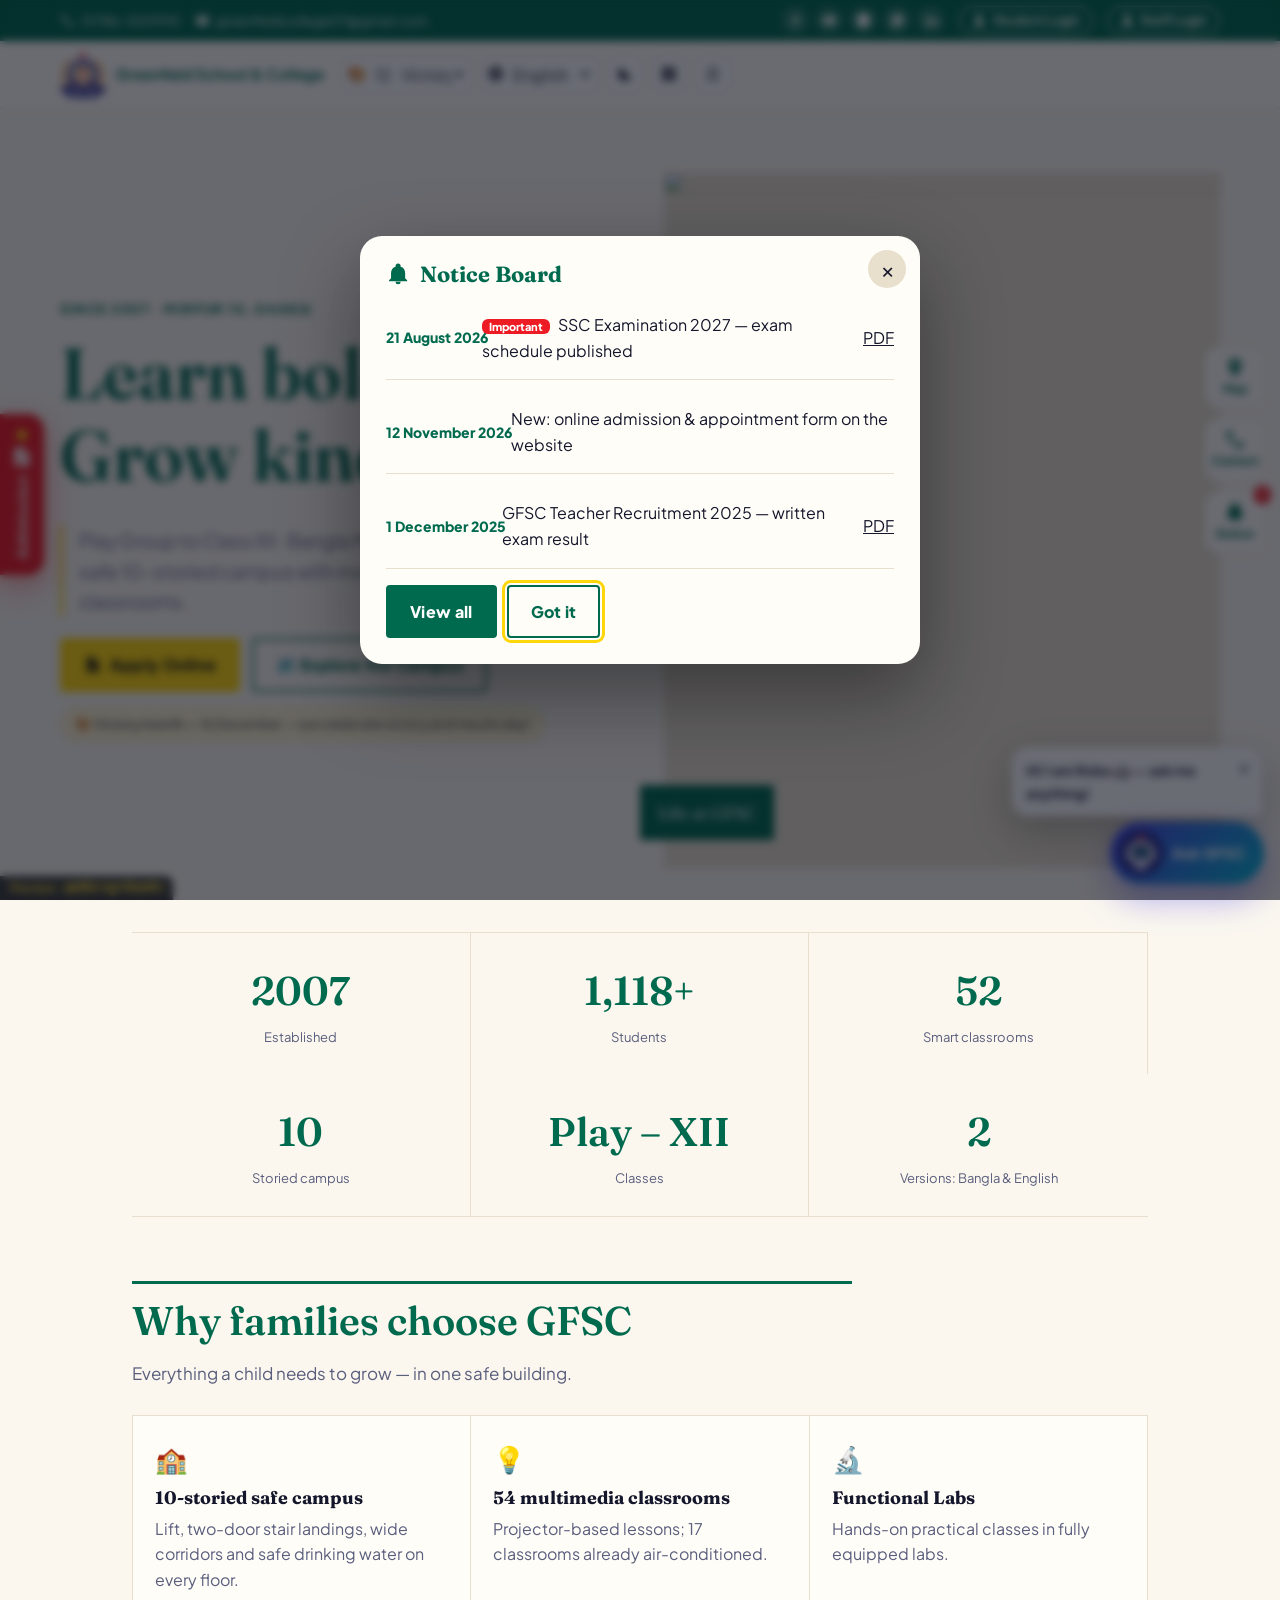
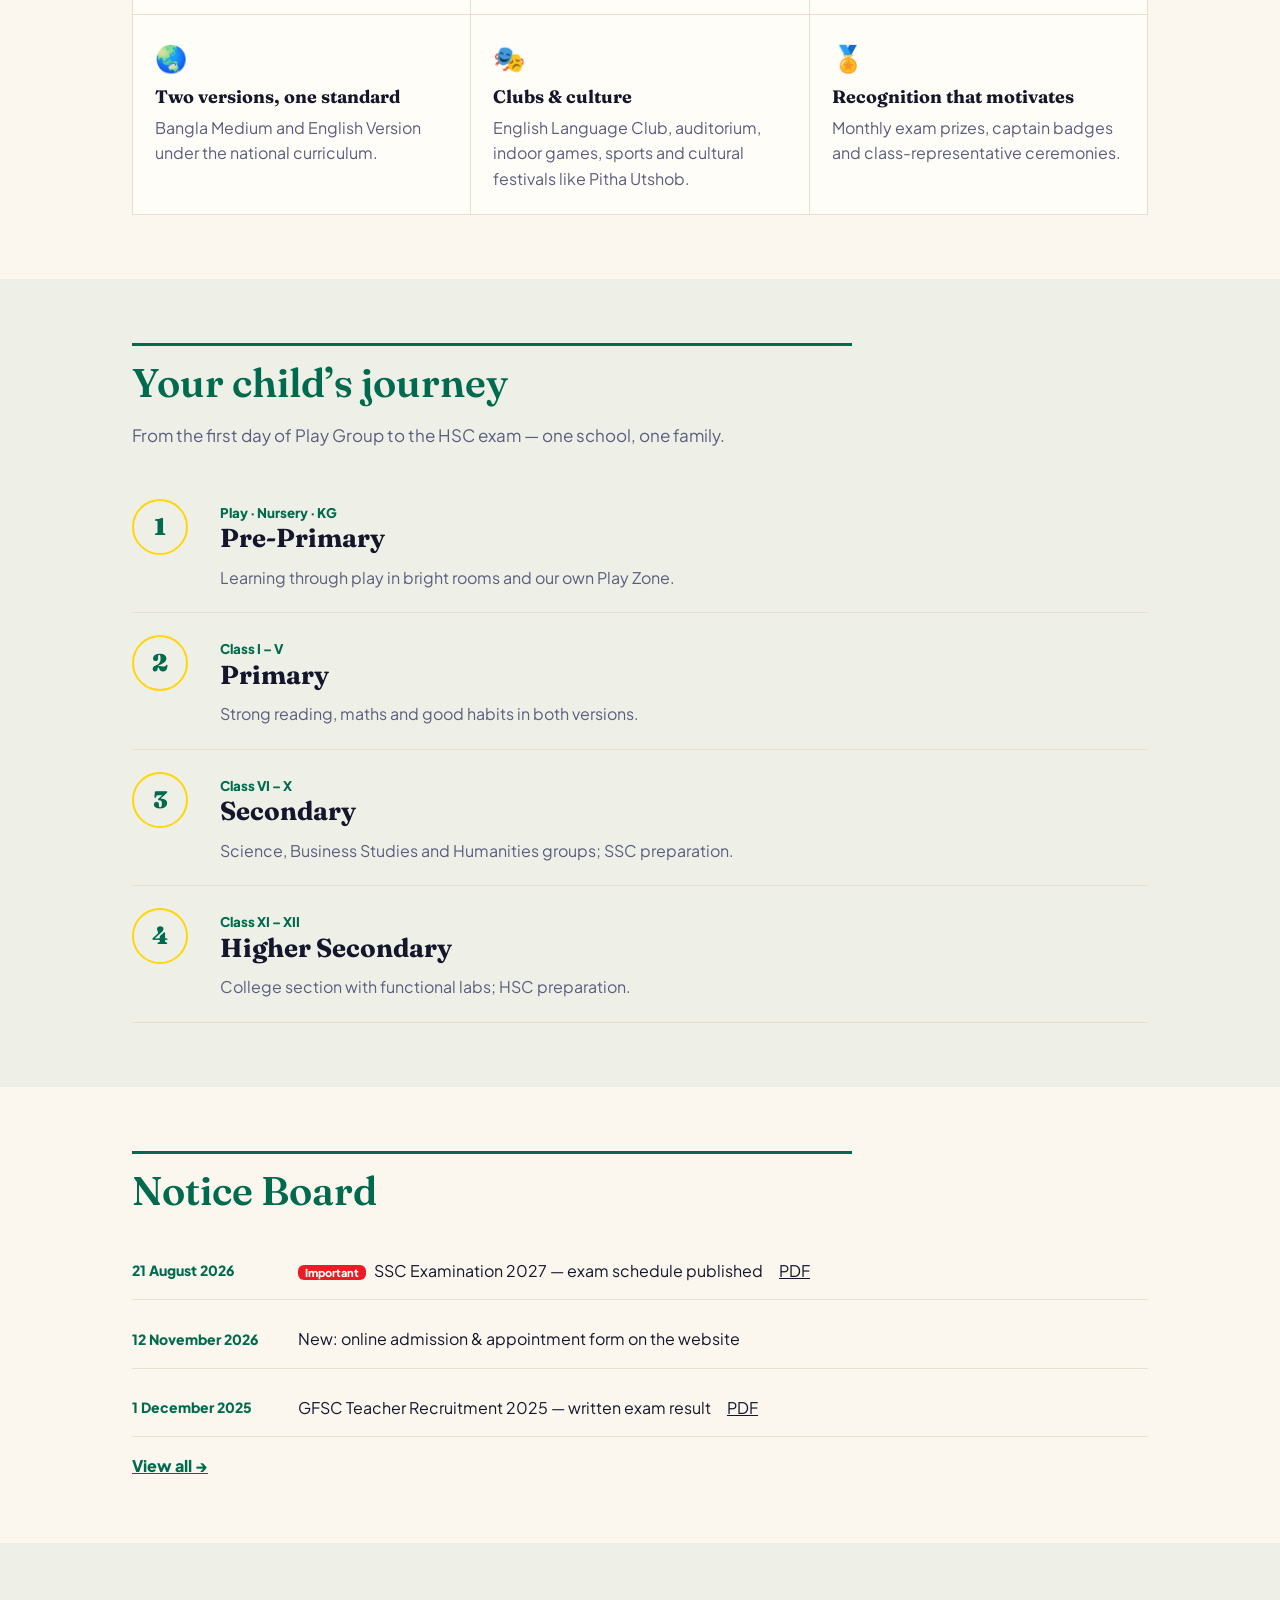
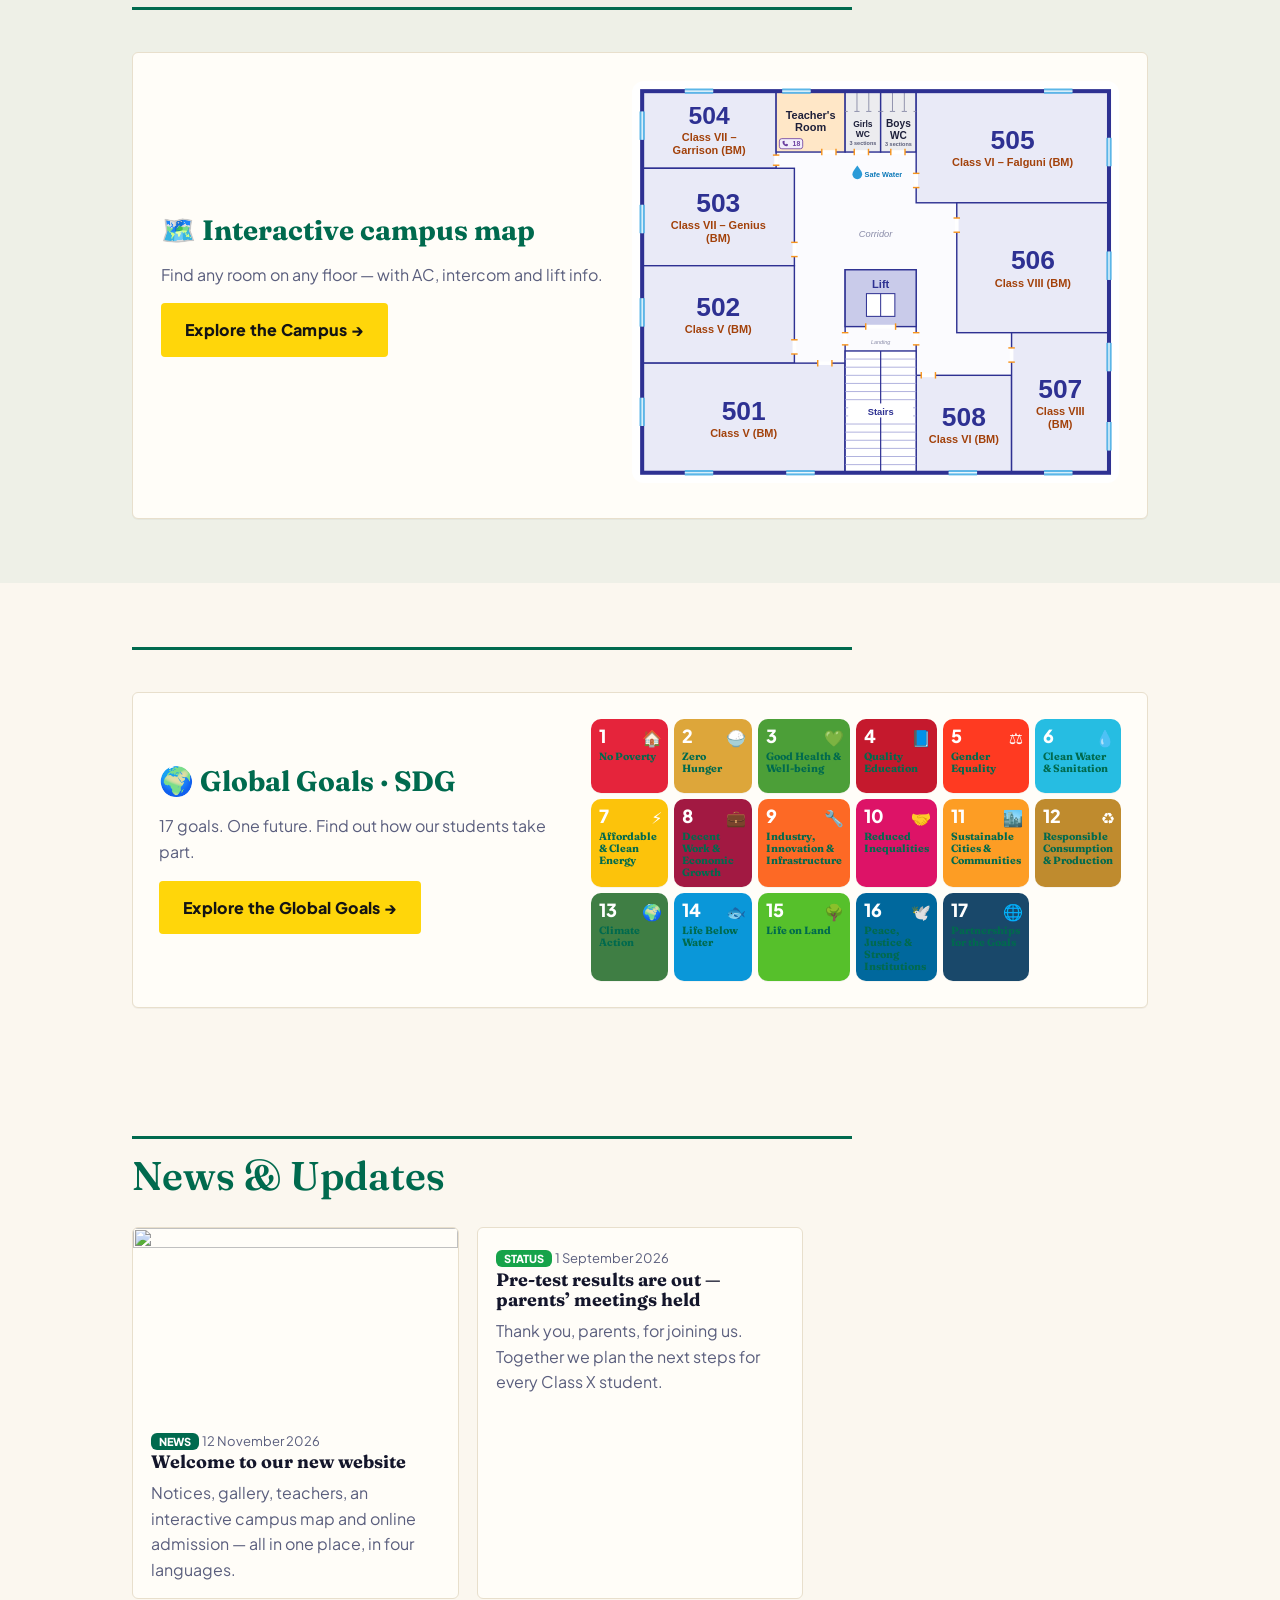
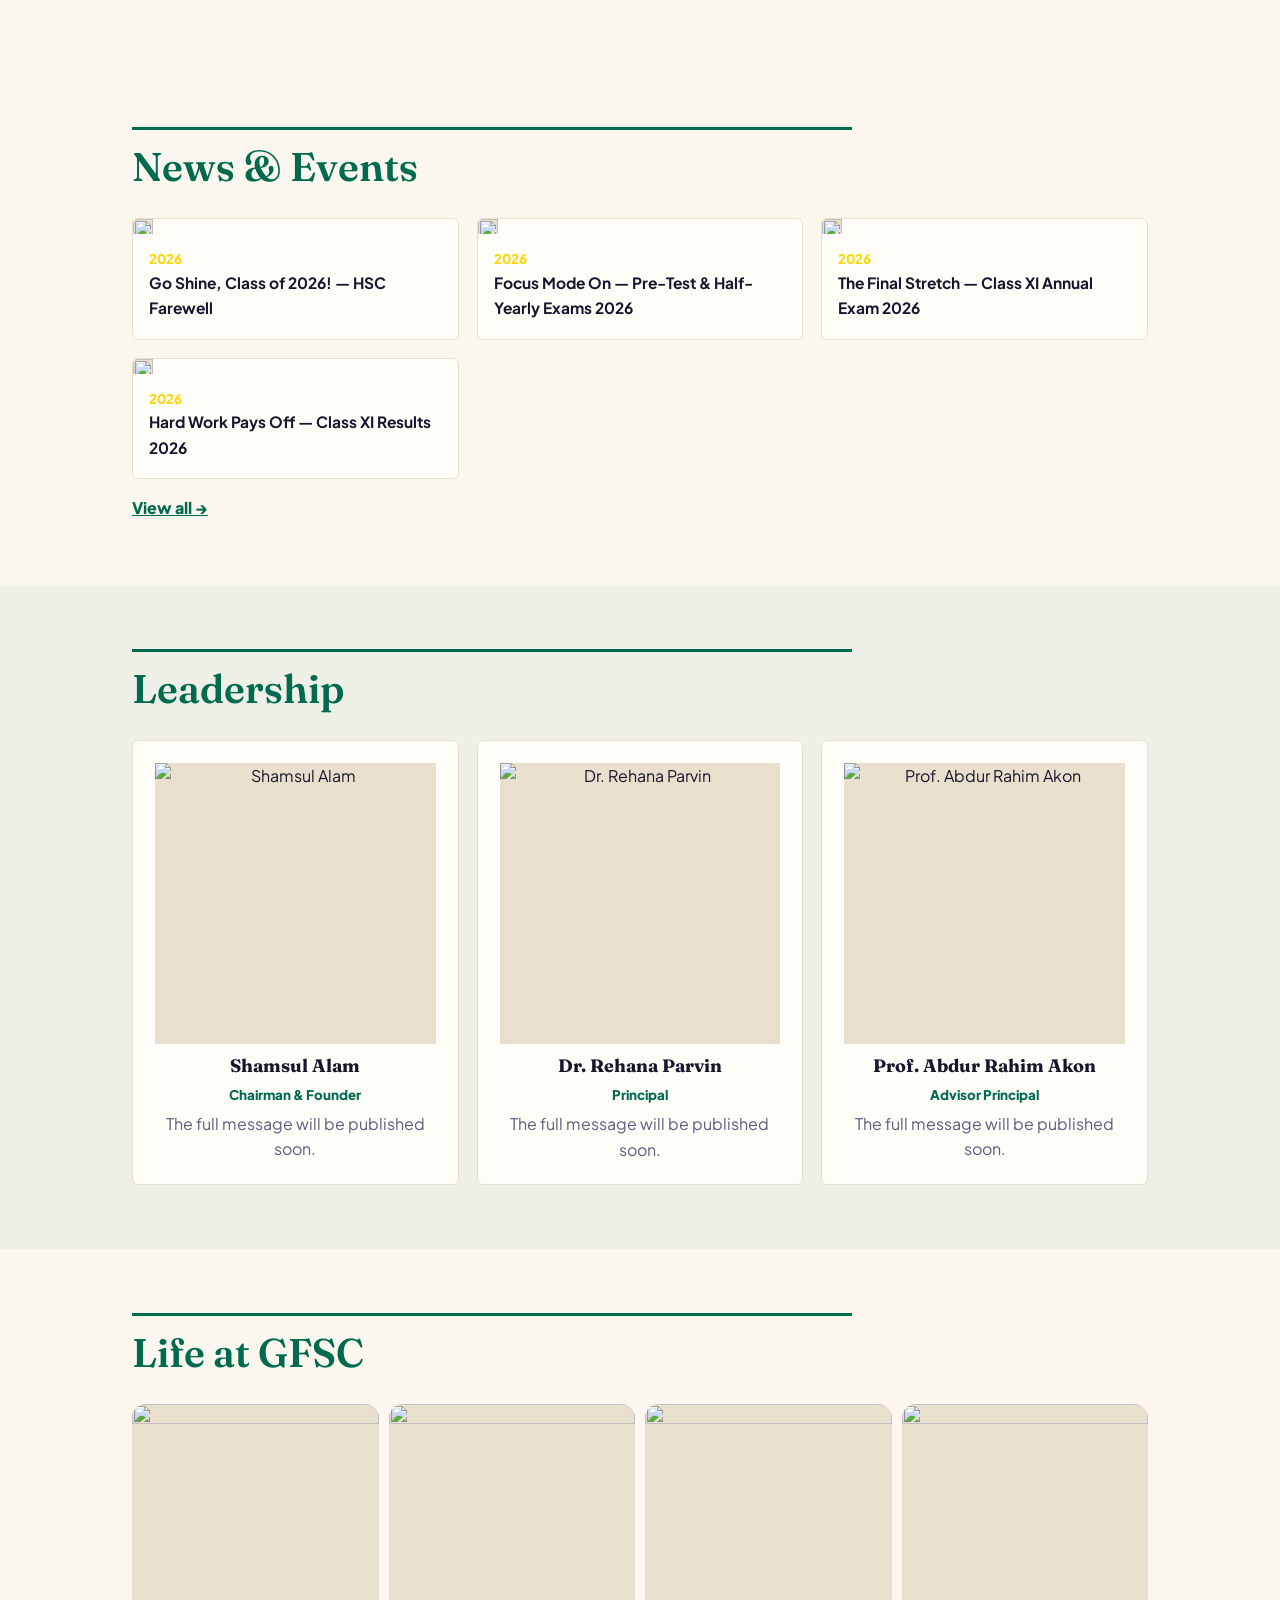
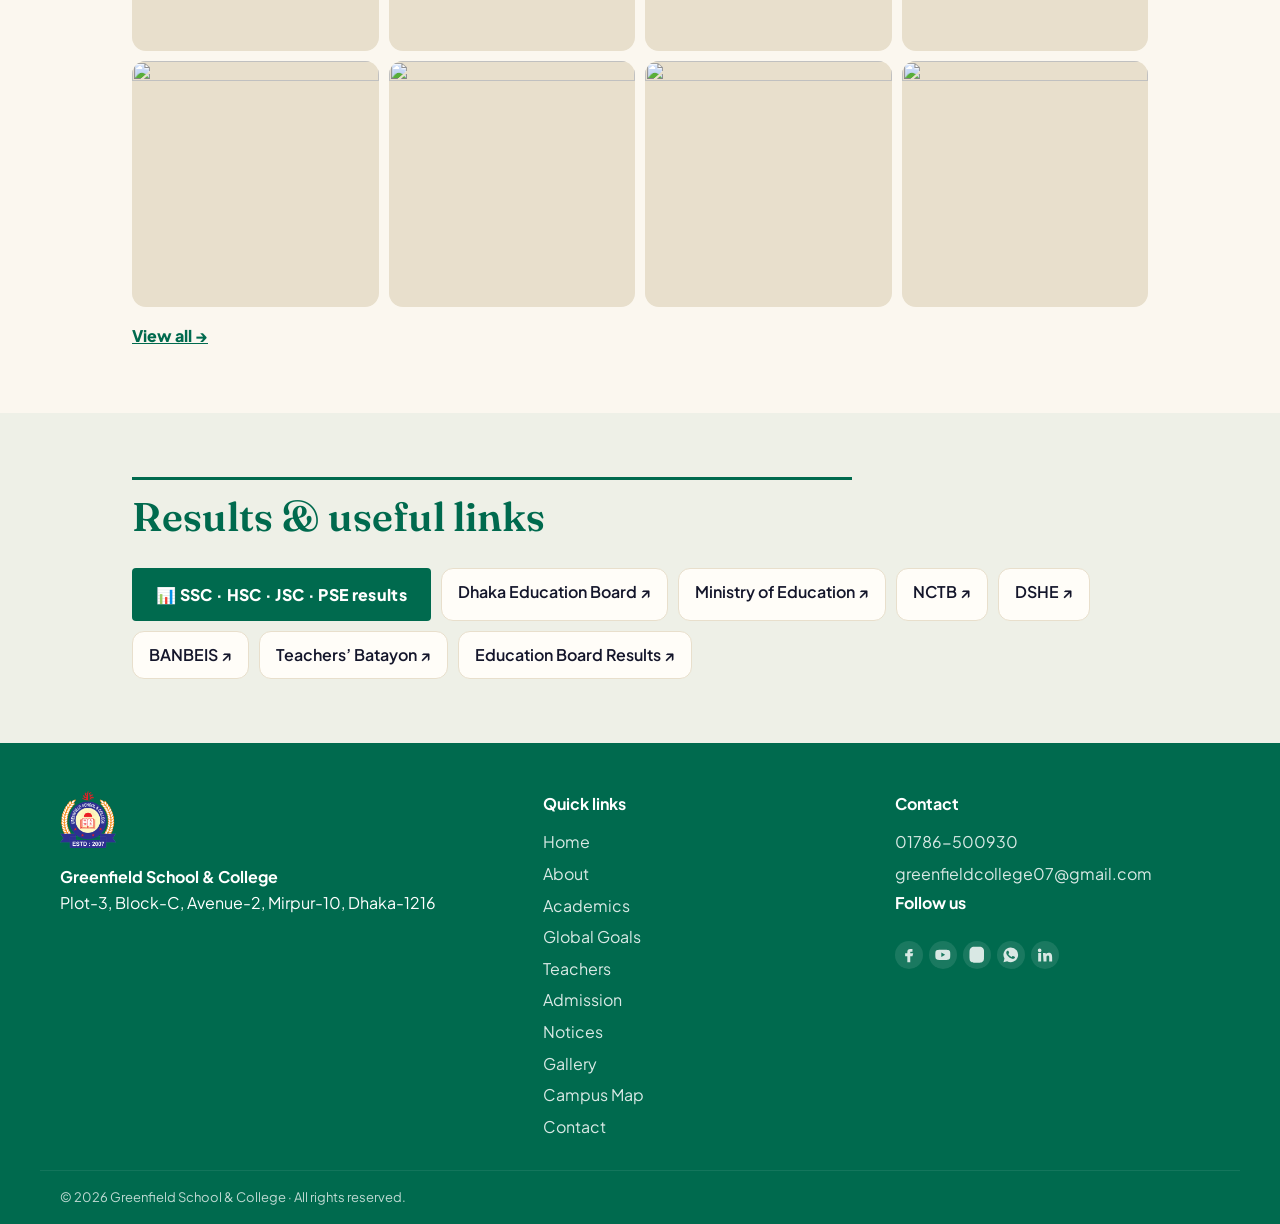
==== v2-heritage/index.html @ 102d4111 "GFSC website preview: 3 designs, 4 languages, campus map, editor Co-Authored-By: Claude Opus 5.5 <no" ====
<!doctype html>
<html lang="bn">
<head>
<meta charset="utf-8">
<meta name="viewport" content="width=device-width, initial-scale=1">
<title>GFSC — Heritage (editorial design)</title>
<meta name="description" content="Greenfield School & College (GFSC), Mirpur-10, Dhaka — Play Group to Class XII, Bangla Medium & English Version. Online admission, notices, campus map.">
<meta name="theme-color" content="#2E3192">
<link rel="icon" href="../shared/gfsc_logo.png">
<link rel="preconnect" href="https://fonts.googleapis.com"><link rel="preconnect" href="https://fonts.gstatic.com" crossorigin>
<link href="https://fonts.googleapis.com/css2?family=Hind+Siliguri:wght@400;600;700&family=Cairo:wght@400;700;900&family=Plus+Jakarta+Sans:wght@400;600;800&family=Fraunces:opsz,wght@9..144,600;9..144,800&display=swap" rel="stylesheet">
<link rel="stylesheet" href="../shared/site.css">
<link rel="stylesheet" href="style.css">
</head>
<body class="v-heritage">
<div id="topbar" class="topbar"></div>
<header id="nav" class="nav"></header>
<main></main>
<footer id="footer" class="footer"></footer>
<div id="dockWrap"></div>
<script>window.SITE={version:'heritage'};</script>
<script src="../shared/content.js"></script>
<script src="../shared/site-data.js"></script>
<script src="../shared/goals.js"></script>
<script src="../shared/floor_core.js"></script>
<script src="../shared/site.js"></script>
</body>
</html>
---- shared/site.css ----
/* GFSC website — shared base styles. Each version adds its own style.css on top. */
:root{--p:#2E3192;--s:#ED1C24;--a:#F7941D;--on-p:#fff;--on-s:#fff;--on-a:#141414;
  --bg:#f6f7fb;--surface:#ffffff;--ink:#14162b;--muted:#5a5e7d;--line:#e1e3ef;--field-bg:#ffffff;--field-ink:#14162b;--field-line:#c9cce0;
  --radius:18px;--font:"Hind Siliguri",system-ui,sans-serif;--head:var(--font);--shadow:0 10px 30px rgba(20,22,43,.08);--maxw:1200px}
[data-mode=dark]{--bg:#0c0e1c;--surface:#161a2f;--ink:#eef0ff;--muted:#a9adcf;--line:#2a2e4f;--field-bg:#0a0c18;--field-ink:#f5f6ff;--field-line:#3a3f68;--shadow:0 10px 30px rgba(0,0,0,.35)}
*{box-sizing:border-box}
html{scroll-behavior:smooth}
body{margin:0;background:var(--bg);color:var(--ink);font-family:var(--font);line-height:1.6;-webkit-font-smoothing:antialiased}
img{max-width:100%;display:block}
a{color:inherit}
button,input,select,textarea{font:inherit}
h1,h2,h3{font-family:var(--head);line-height:1.15;margin:0 0 .4em}
.wrap{max-width:var(--maxw);margin:0 auto;padding:0 20px}
.muted{color:var(--muted)}
.ic{width:1.1em;height:1.1em;vertical-align:-.18em;flex:none}
:focus-visible{outline:3px solid var(--a);outline-offset:2px}

/* top bar */
.topbar{background:var(--p);color:var(--on-p);font-size:13.5px}
.tb-in{max-width:var(--maxw);margin:0 auto;padding:6px 20px;display:flex;justify-content:space-between;align-items:center;gap:12px;flex-wrap:wrap}
.tb-l,.tb-r{display:flex;align-items:center;gap:14px;flex-wrap:wrap}
.tb-l a{display:flex;gap:6px;align-items:center;text-decoration:none;opacity:.95}
.soc{display:inline-flex;gap:6px}
.soc a{display:grid;place-items:center;width:28px;height:28px;border-radius:50%;background:rgba(255,255,255,.14)}
.topbar .soc a{color:var(--on-p)}
.soc a:hover{transform:translateY(-2px)}
.soc.big a{width:40px;height:40px;background:var(--p);color:var(--on-p)}
.tb-btn{display:flex;align-items:center;gap:6px;border:1.5px solid currentColor;background:transparent;color:inherit;border-radius:20px;padding:3px 12px;cursor:pointer;font-weight:700;font-size:13px}
.tb-btn:hover{background:var(--a);color:var(--on-a);border-color:var(--a)}

/* main nav */
.nav{position:sticky;top:0;z-index:30;background:color-mix(in srgb,var(--surface) 88%,transparent);backdrop-filter:blur(14px);border-bottom:1px solid var(--line)}
.nv-in{max-width:var(--maxw);margin:0 auto;padding:10px 20px;display:flex;align-items:center;gap:16px}
.brand{display:flex;align-items:center;gap:10px;text-decoration:none;flex:none}
.brand img{width:46px}
.brand b{display:block;font-size:15px;color:var(--p);line-height:1.2;white-space:nowrap}
[data-mode=dark] .brand b{color:var(--ink)}
.brand small{font-size:11.5px;color:var(--muted);white-space:nowrap}
.menu{display:flex;gap:2px;margin-inline-start:auto}
.menu a{padding:8px 11px;border-radius:10px;text-decoration:none;font-weight:600;font-size:14.5px;white-space:nowrap}
.menu a:hover{background:color-mix(in srgb,var(--p) 10%,transparent)}
.menu a.on{background:var(--p);color:var(--on-p)}
.nv-tools{display:flex;gap:6px;align-items:center}
.sel{display:flex;align-items:center;gap:4px;border:1.5px solid var(--line);border-radius:12px;padding:2px 6px;background:var(--field-bg);color:var(--field-ink)}
.sel select{border:0;background:transparent;color:var(--field-ink);max-width:120px;padding:4px 0;cursor:pointer}
.sel select option{background:var(--field-bg);color:var(--field-ink)}
.iconb{display:flex;align-items:center;gap:6px;height:38px;min-width:38px;justify-content:center;border:1.5px solid var(--line);border-radius:12px;background:var(--field-bg);color:var(--field-ink);cursor:pointer;padding:0 8px}
.iconb kbd{font-size:10.5px;font-family:inherit;color:var(--muted)}
.burger{display:none}

/* buttons — text colour is always computed for contrast (--on-*) */
.btn{display:inline-flex;align-items:center;gap:8px;padding:12px 22px;border-radius:999px;font-weight:800;text-decoration:none;border:2px solid transparent;cursor:pointer;transition:transform .15s,box-shadow .15s}
.btn:hover{transform:translateY(-2px);box-shadow:var(--shadow)}
.btn-p{background:var(--p);color:var(--on-p)}
.btn-a{background:var(--a);color:var(--on-a)}
.btn-ghost{background:transparent;border-color:currentColor;color:inherit}
.btn.wide{width:100%;justify-content:center}
.cta-row{display:flex;gap:12px;flex-wrap:wrap;margin:22px 0 14px}
.month-chip{display:inline-block;font-size:13.5px;padding:6px 14px;border-radius:999px;background:rgba(255,255,255,.16);border:1px solid rgba(255,255,255,.3)}
.month-chip span{opacity:.85}

/* hero base */
.hero{position:relative;overflow:hidden;background:linear-gradient(135deg,var(--p),color-mix(in srgb,var(--p) 72%,var(--s)));color:var(--on-p)}
.hero canvas.fx{position:absolute;inset:0;width:100%;height:100%;pointer-events:none}
.hero-in{position:relative;max-width:var(--maxw);margin:0 auto;padding:70px 20px}
.kicker{text-transform:uppercase;letter-spacing:.12em;font-size:13px;font-weight:800;opacity:.9;margin:0 0 12px}
.hero h1{font-size:clamp(36px,6vw,72px)}
.lead{font-size:clamp(16px,1.6vw,19px);max-width:640px;opacity:.95}

/* sections */
.sec{padding:64px 0}
.sec.alt{background:color-mix(in srgb,var(--p) 5%,var(--bg))}
.sh{margin-bottom:28px;max-width:720px}
.sh h2{font-size:clamp(26px,3.4vw,40px);color:var(--p)}
[data-mode=dark] .sh h2{color:var(--ink)}
.sh p{color:var(--muted);margin:0;font-size:17px}
.stats{display:grid;grid-template-columns:repeat(6,1fr);gap:12px;margin:-36px 0 0;position:relative;z-index:2}
.stat{background:var(--surface);border:1px solid var(--line);border-radius:var(--radius);padding:18px 12px;text-align:center;box-shadow:var(--shadow)}
.stat b{display:block;font-size:28px;color:var(--p);font-family:var(--head)}
[data-mode=dark] .stat b{color:var(--a)}
.stat span{font-size:13px;color:var(--muted)}
.cards{display:grid;grid-template-columns:repeat(auto-fill,minmax(260px,1fr));gap:18px}
.card{background:var(--surface);border:1px solid var(--line);border-radius:var(--radius);padding:22px;box-shadow:var(--shadow)}
.card h3{font-size:18px}
.card p{margin:0;color:var(--muted)}
.emo{font-size:32px;margin-bottom:8px}
.events .ev{padding:0;overflow:hidden}
.events .ev img{aspect-ratio:4/3;object-fit:cover;width:100%;background:var(--line)}
.events .ev h3{padding:14px 16px 18px;font-size:15.5px;margin:0}
.leaders .ld{text-align:center}
.leaders .ld img{width:120px;height:120px;border-radius:50%;object-fit:cover;margin:0 auto 12px;border:4px solid var(--a);background:var(--line)}
.leaders .ld small{display:block;color:var(--p);font-weight:800;margin-bottom:6px}
[data-mode=dark] .leaders .ld small{color:var(--a)}
.journey{list-style:none;padding:0;margin:0;display:grid;grid-template-columns:repeat(4,1fr);gap:16px;counter-reset:j}
.journey li{background:var(--surface);border:1px solid var(--line);border-radius:var(--radius);padding:22px;position:relative}
.jn{display:grid;place-items:center;width:44px;height:44px;border-radius:50%;background:var(--a);color:var(--on-a);font-weight:900;margin-bottom:10px}
.journey small{color:var(--p);font-weight:800}
[data-mode=dark] .journey small{color:var(--a)}
.journey p{margin:0;color:var(--muted)}
.notices{list-style:none;padding:0;margin:0;display:grid;gap:10px}
.notices li{display:flex;gap:16px;align-items:center;background:var(--surface);border:1px solid var(--line);border-inline-start:5px solid var(--a);border-radius:14px;padding:14px 18px}
.notices time{font-weight:800;color:var(--p);white-space:nowrap;font-size:14px;min-width:150px}
[data-mode=dark] .notices time{color:var(--a)}
.pinned{font-style:normal;font-size:11px;font-weight:900;background:#ED1C24;color:#fff;border-radius:6px;padding:1px 7px;margin-inline-end:8px}
.more{display:inline-block;margin-top:16px;font-weight:800;color:var(--p)}
[data-mode=dark] .more{color:var(--a)}
.gallery{display:grid;grid-template-columns:repeat(auto-fill,minmax(220px,1fr));gap:10px}
.gallery img{width:100%;aspect-ratio:1;object-fit:cover;border-radius:14px;background:var(--line);transition:transform .3s}
.gallery a:hover img{transform:scale(1.03)}
.links{display:flex;flex-wrap:wrap;gap:10px}
.links a:not(.btn){padding:10px 16px;border-radius:12px;background:var(--surface);border:1px solid var(--line);text-decoration:none;font-weight:600}
.chips-grid{display:grid;grid-template-columns:repeat(auto-fill,minmax(240px,1fr));gap:12px}
.fac{display:flex;gap:12px;align-items:center;background:var(--surface);border:1px solid var(--line);border-radius:14px;padding:14px 16px;font-weight:700}
.fac span{font-size:26px}
.prose{max-width:800px;font-size:17.5px}
.campus-teaser{display:grid;grid-template-columns:1fr 1.1fr;gap:28px;align-items:center;text-decoration:none;background:var(--surface);border:1px solid var(--line);border-radius:var(--radius);padding:28px;box-shadow:var(--shadow)}
.campus-teaser h3{font-size:28px;color:var(--p)}
[data-mode=dark] .campus-teaser h3{color:var(--ink)}
.campus-teaser p{color:var(--muted)}
.campus-teaser .mini svg{width:100%;height:auto;background:#fff;border-radius:12px}
.explorer{width:100%;height:82vh;min-height:640px;border:1px solid var(--line);border-radius:var(--radius);background:var(--surface)}
.contact-grid{display:grid;grid-template-columns:1fr 1.3fr;gap:18px}
.contact-grid p{display:flex;gap:10px;align-items:flex-start;flex-wrap:wrap}
.contact-grid .map{padding:0;overflow:hidden;display:flex;flex-direction:column}
.contact-grid iframe{width:100%;flex:1;min-height:320px;border:0}
.contact-grid .map .btn{margin:14px;align-self:flex-start}
.adm-grid{display:grid;grid-template-columns:1fr 1.4fr;gap:28px;align-items:start}
.steps{padding-inline-start:20px;display:grid;gap:12px;font-size:17px}
.steps li::marker{color:var(--a);font-weight:900}

/* forms — fields always have their own background + text colour, so text can never become invisible */
.form{display:grid;gap:14px}
.row2{display:grid;grid-template-columns:1fr 1fr;gap:12px}
.row3{display:grid;grid-template-columns:1fr 1fr 1fr;gap:12px}
.field{display:grid;gap:6px}
.field>span{font-weight:800;font-size:14px;color:var(--ink)}
.field i,.req i{color:#ED1C24;font-style:normal}
.field input,.field select,.field textarea{width:100%;padding:12px 14px;border-radius:12px;border:2px solid var(--field-line);background:var(--field-bg);color:var(--field-ink);transition:border-color .15s,box-shadow .15s}
.field input::placeholder,.field textarea::placeholder{color:var(--muted)}
.field input:focus,.field select:focus,.field textarea:focus{outline:none;border-color:var(--a);box-shadow:0 0 0 4px color-mix(in srgb,var(--a) 30%,transparent);background:color-mix(in srgb,var(--a) 6%,var(--field-bg))}
.field.err input{border-color:#ED1C24;box-shadow:0 0 0 4px rgba(237,28,36,.18)}
.req{margin:0;font-size:13px;color:var(--muted)}
.seg{border:0;padding:0;margin:0;display:flex;gap:8px;flex-wrap:wrap}
.seg legend{font-weight:800;font-size:14px;margin-bottom:6px}
.seg label{cursor:pointer}
.seg input{position:absolute;opacity:0}
.seg span{display:inline-block;padding:9px 16px;border-radius:999px;border:2px solid var(--field-line);background:var(--field-bg);color:var(--field-ink);font-weight:700}
.seg input:checked+span{background:var(--p);color:var(--on-p);border-color:var(--p);box-shadow:0 0 0 3px color-mix(in srgb,var(--a) 50%,transparent)}
.seg input:focus-visible+span{outline:3px solid var(--a)}
.ok{margin:0;padding:12px;border-radius:12px;background:#E7F8EE;color:#0F5132;font-weight:700}
.note{font-size:13px;color:var(--muted);margin:0}
.note.flash{color:var(--ink);background:color-mix(in srgb,var(--a) 22%,transparent);padding:10px;border-radius:10px}

/* modal */
.modal{position:fixed;inset:0;z-index:80;background:rgba(8,10,24,.6);backdrop-filter:blur(4px);display:none;align-items:center;justify-content:center;padding:16px}
.modal.open{display:flex}
.m-box{position:relative;background:var(--surface);color:var(--ink);border-radius:22px;width:min(560px,100%);max-height:90vh;overflow:auto;padding:26px;box-shadow:0 30px 80px rgba(0,0,0,.4);animation:pop .22s ease}
.m-admission .m-box{width:min(760px,100%)}
@keyframes pop{from{transform:translateY(12px) scale(.97);opacity:0}}
.m-box h3{display:flex;gap:10px;align-items:center;font-size:22px;color:var(--p);padding-inline-end:36px}
[data-mode=dark] .m-box h3{color:var(--ink)}
.m-x{position:absolute;top:14px;inset-inline-end:14px;width:38px;height:38px;border-radius:50%;border:0;background:var(--line);color:var(--ink);font-size:22px;cursor:pointer}
.m-act{display:flex;gap:10px;margin-top:16px;flex-wrap:wrap}
.m-map{width:100%;height:340px;border:0;border-radius:14px;margin:8px 0 14px}
.m-list{display:grid;gap:8px;margin:10px 0}
.m-row{display:flex;gap:10px;align-items:center;padding:12px 14px;border-radius:12px;background:var(--bg);text-decoration:none;font-weight:700}
.m-row:hover{background:var(--a);color:var(--on-a)}
.m-notice .notices time{min-width:0}
.m-quick .m-box{align-self:flex-start;margin-top:8vh}
.q-in{width:100%;padding:16px;font-size:18px;border-radius:14px;border:2px solid var(--a);background:var(--field-bg);color:var(--field-ink);outline:none}
.q-list{display:grid;gap:4px;margin-top:12px;max-height:55vh;overflow:auto}
.q-list button{display:flex;gap:12px;align-items:center;text-align:start;padding:11px 14px;border:0;border-radius:12px;background:transparent;color:var(--ink);cursor:pointer;font-weight:600}
.q-list button.on,.q-list button:hover{background:var(--p);color:var(--on-p)}

/* always-visible actions */
.adm-float{position:fixed;inset-inline-start:0;top:46%;z-index:60;display:flex;flex-direction:column;align-items:center;gap:6px;padding:16px 10px;border:0;border-start-end-radius:16px;border-end-end-radius:16px;
  background:#ED1C24;color:#fff;cursor:pointer;font-weight:900;box-shadow:0 10px 30px rgba(237,28,36,.45);animation:glow 1.6s ease-in-out infinite}
[dir=rtl] .adm-float{border-radius:16px 0 0 16px}
.adm-float b{writing-mode:vertical-rl;transform:rotate(180deg);letter-spacing:.05em;font-size:15px}
[dir=rtl] .adm-float b{transform:none}
.adm-float .ic{width:22px;height:22px}
.adm-float .dot{width:10px;height:10px;border-radius:50%;background:#FFD60A;animation:blink 1s steps(2) infinite}
@keyframes glow{0%,100%{box-shadow:0 0 0 0 rgba(237,28,36,.55)}50%{box-shadow:0 0 0 12px rgba(237,28,36,0)}}
@keyframes blink{50%{opacity:0}}
.dock{position:fixed;inset-inline-end:14px;top:50%;transform:translateY(-50%);z-index:60;display:flex;flex-direction:column;gap:8px}
.dock button{position:relative;display:flex;flex-direction:column;align-items:center;gap:2px;width:62px;padding:10px 4px;border:0;border-radius:16px;background:var(--surface);color:var(--p);box-shadow:var(--shadow);cursor:pointer;font-size:11.5px;font-weight:800;border:1px solid var(--line)}
[data-mode=dark] .dock button{color:var(--ink)}
.dock button:hover{background:var(--p);color:var(--on-p)}
.dock .ic{width:22px;height:22px}
.dock .badge{position:absolute;top:-6px;inset-inline-end:-6px;font-style:normal;background:#ED1C24;color:#fff;border-radius:999px;font-size:11px;padding:1px 6px}
.chat-fab{position:fixed;inset-inline-end:16px;bottom:16px;z-index:61;display:flex;gap:8px;align-items:center;padding:13px 18px;border:0;border-radius:999px;background:var(--a);color:var(--on-a);font-weight:900;box-shadow:0 12px 30px rgba(0,0,0,.25);cursor:pointer}
.chat-fab .ic{width:20px;height:20px}
.chat{position:fixed;inset-inline-end:16px;bottom:78px;z-index:62;width:min(370px,calc(100vw - 32px));height:min(520px,70vh);display:none;flex-direction:column;background:var(--surface);border:1px solid var(--line);border-radius:20px;overflow:hidden;box-shadow:0 30px 70px rgba(0,0,0,.3)}
.chat.open{display:flex}
.ch-h{display:flex;justify-content:space-between;align-items:center;padding:14px 16px;background:var(--p);color:var(--on-p)}
.ch-h button{border:0;background:transparent;color:inherit;font-size:24px;cursor:pointer}
.ch-m{flex:1;overflow:auto;padding:14px;display:flex;flex-direction:column;gap:8px}
.cm{max-width:88%;padding:10px 13px;border-radius:16px;font-size:14px;line-height:1.5}
.cm.bot{background:var(--bg);align-self:flex-start;border-end-start-radius:4px}
.cm.me{background:var(--p);color:var(--on-p);align-self:flex-end;border-end-end-radius:4px}
.cm a{font-weight:800;color:inherit}
.ch-q{display:flex;gap:6px;overflow-x:auto;padding:0 12px 10px}
.ch-q button{flex:none;border:1.5px solid var(--line);background:var(--surface);color:var(--ink);border-radius:999px;padding:5px 11px;font-size:12.5px;cursor:pointer}
.ch-f{display:flex;border-top:1px solid var(--line)}
.ch-f input{flex:1;border:0;padding:14px;background:var(--field-bg);color:var(--field-ink);outline:none}
.ch-f button{border:0;background:var(--a);color:var(--on-a);padding:0 18px;font-size:18px;cursor:pointer}

/* footer */
.footer{background:#0e1024;color:#d9dbf2;padding-top:48px;margin-top:0}
.ft{display:grid;grid-template-columns:1.4fr 1fr 1fr;gap:28px;padding-bottom:28px}
.ft h4{color:#fff;margin:0 0 10px}
.ft a{display:block;text-decoration:none;opacity:.85;padding:3px 0}
.ft .soc a{display:grid}
.footer .soc a{background:rgba(255,255,255,.12);color:#fff}
.copy{border-top:1px solid rgba(255,255,255,.1);padding:16px 20px;font-size:13px;opacity:.75}
main{min-height:60vh}
body{padding-bottom:0}

/* responsive */
@media (max-width:1400px){.brand small{display:none}.menu a{padding:8px 8px;font-size:14px}.sel select{max-width:96px}}
@media (max-width:1280px){.menu{position:absolute;top:100%;inset-inline:0;flex-direction:column;background:var(--surface);padding:10px;border-bottom:1px solid var(--line);display:none}
  .menu.open{display:flex}.burger{display:flex}.stats{grid-template-columns:repeat(3,1fr)}.journey{grid-template-columns:repeat(2,1fr)}
  .iconb kbd{display:none}}
@media (max-width:760px){.tb-l a span,.tb-btn span{display:none}.nv-in{flex-wrap:wrap;gap:8px}.nv-tools{width:100%;justify-content:space-between}.brand b{white-space:normal;font-size:14px}.brand img{width:40px}.sel select{max-width:84px}.tb-in{justify-content:center}.brand small{display:none}.sel select{max-width:70px}
  .stats{grid-template-columns:repeat(2,1fr)}.journey,.row2,.row3,.adm-grid,.contact-grid,.campus-teaser,.ft{grid-template-columns:1fr}
  .notices li{flex-direction:column;align-items:flex-start;gap:4px}
  .dock{top:auto;bottom:76px;transform:none;flex-direction:row;inset-inline-end:auto;inset-inline-start:50%;translate:-50% 0}
  [dir=rtl] .dock{translate:50% 0}
  .dock button{width:58px;padding:8px 2px}
  .adm-float{top:auto;bottom:150px;padding:12px 8px}.hero-in{padding:44px 20px}.sec{padding:44px 0}}
@media (prefers-reduced-motion:reduce){*{animation:none!important;transition:none!important}}

/* ---------- albums, photo viewer ---------- */
.album{padding:0;border:1px solid var(--line);text-align:start;cursor:pointer;background:var(--surface);color:var(--ink);font:inherit;display:flex;flex-direction:column}
.album .cover{position:relative;display:block}
.album .cover img{width:100%;aspect-ratio:4/3;object-fit:cover;background:var(--line)}
.album .cover i{position:absolute;inset-inline-end:10px;bottom:10px;font-style:normal;font-size:12.5px;font-weight:800;background:rgba(0,0,0,.65);color:#fff;border-radius:999px;padding:3px 10px}
.album .ev-t{padding:14px 16px 18px;display:block}.album .ev-t small{display:block;color:var(--a);font-weight:900}.album .ev-t b{font-size:15.5px;line-height:1.35}
.gallery .ph{padding:0;border:0;background:none;cursor:zoom-in;border-radius:14px;overflow:hidden}
.lb{position:fixed;inset:0;z-index:120;background:#000;display:none;grid-template-columns:70px 1fr 70px;grid-template-rows:1fr auto;align-items:center}
.lb.open{display:grid}
.lb figure{margin:0;grid-column:2;display:flex;flex-direction:column;align-items:center;gap:12px;max-height:100%;padding:24px 0 8px}
.lb img#lbImg{max-width:100%;max-height:72vh;object-fit:contain;border-radius:10px;box-shadow:0 20px 60px rgba(0,0,0,.6)}
.lb figcaption{color:#fff;text-align:center;max-width:820px;display:grid;gap:4px}
#lbCount{font-weight:900;color:#FFD60A;font-size:13px;letter-spacing:.08em}
#lbInfo b{font-size:17px}#lbInfo small{display:block;opacity:.75;font-size:13px}#lbInfo a{color:#9fd3ff;font-size:13px}
.lb-nav{width:54px;height:54px;border-radius:50%;border:0;background:rgba(255,255,255,.14);color:#fff;font-size:34px;line-height:1;cursor:pointer;justify-self:center}
.lb-nav:hover{background:#fff;color:#000}
.lb-x{position:absolute;top:14px;inset-inline-end:16px;width:48px;height:48px;border-radius:50%;border:0;background:rgba(255,255,255,.16);color:#fff;font-size:30px;cursor:pointer;z-index:2}
.lb-thumbs{grid-column:1/-1;display:flex;gap:6px;justify-content:center;padding:10px;overflow-x:auto}
.lb-thumbs button{padding:0;border:2px solid transparent;border-radius:8px;background:none;cursor:pointer;opacity:.55;flex:none}
.lb-thumbs button.on{border-color:#FFD60A;opacity:1}.lb-thumbs img{width:64px;height:48px;object-fit:cover;border-radius:6px}
[dir=rtl] .lb-prev{order:3}[dir=rtl] .lb-next{order:1}
@media (max-width:760px){.lb{grid-template-columns:44px 1fr 44px}.lb-nav{width:40px;height:40px;font-size:26px}.lb-thumbs img{width:48px;height:36px}}

/* ---------- news / posts ---------- */
.posts .post{padding:0;overflow:hidden;display:flex;flex-direction:column}
.posts .post img{width:100%;aspect-ratio:16/9;object-fit:cover}
.posts .post>div{padding:16px 18px}.posts time{font-size:13px;color:var(--muted)}
.ptype{font-size:11px;font-weight:900;text-transform:uppercase;border-radius:6px;padding:2px 8px;background:var(--a);color:var(--on-a)}
.ptype.t-status{background:#16a34a;color:#fff}.ptype.t-news{background:var(--p);color:var(--on-p)}

/* ---------- teachers ---------- */
.pp-tools{display:grid;gap:12px;margin-bottom:18px}
.pp-search{width:100%;max-width:520px;padding:13px 16px;border-radius:14px;border:2px solid var(--field-line);background:var(--field-bg);color:var(--field-ink)}
.pp-search:focus{outline:none;border-color:var(--a);box-shadow:0 0 0 4px color-mix(in srgb,var(--a) 30%,transparent)}
.pp-chips{display:flex;flex-wrap:wrap;gap:8px}
.pp-chips button{border:2px solid var(--field-line);background:var(--field-bg);color:var(--field-ink);border-radius:999px;padding:7px 14px;font-weight:700;cursor:pointer}
.pp-chips button.on{background:var(--p);color:var(--on-p);border-color:var(--p)}
.people{display:grid;grid-template-columns:repeat(auto-fill,minmax(280px,1fr));gap:14px}
.person{display:flex;gap:14px;align-items:flex-start;background:var(--surface);border:1px solid var(--line);border-radius:var(--radius);padding:14px;box-shadow:var(--shadow)}
.person[hidden]{display:none}
.person img,.person .avatar{width:84px;height:84px;border-radius:18px;object-fit:cover;flex:none;background:var(--line)}
.person .avatar{display:grid;place-items:center;font-weight:900;font-size:26px;background:linear-gradient(135deg,var(--p),var(--s));color:var(--on-p)}
.person h3{font-size:16px;margin:0 0 2px}.person>div>b{display:block;font-size:13.5px;color:var(--p)}
[data-mode=dark] .person>div>b{color:var(--a)}
.dchip{display:inline-block;margin:6px 0 2px;font-size:11.5px;font-weight:800;border-radius:999px;padding:2px 10px;background:color-mix(in srgb,var(--a) 22%,transparent)}
.person small{display:block;font-size:12.5px;color:var(--muted);line-height:1.4;margin-top:3px}.person .role{color:var(--ink);font-weight:700}

/* ---------- Robo, the friendly chatbot ---------- */
.robo-fab{padding:8px 18px 8px 8px;background:linear-gradient(135deg,#4F46E5,#06B6D4);color:#fff;box-shadow:0 14px 34px rgba(79,70,229,.45);animation:robo-bob 3s ease-in-out infinite}
.robo-fab .robot{width:46px;height:46px;background:#2E3192;border-radius:50%;padding:4px}
.robo-fab span{font-size:15px}
@keyframes robo-bob{50%{transform:translateY(-5px)}}
.robot .r-eyes{animation:blinkEye 4s infinite;transform-origin:32px 30px}
@keyframes blinkEye{0%,92%,100%{transform:scaleY(1)}95%{transform:scaleY(.1)}}
.robot .r-ant{animation:antGlow 1.4s ease-in-out infinite}
@keyframes antGlow{50%{fill:#FFD60A}}
.robo-hi{position:fixed;inset-inline-end:18px;bottom:84px;z-index:61;max-width:250px;background:#fff;color:#1d1f3a;border-radius:16px 16px 4px 16px;padding:12px 34px 12px 14px;font-weight:700;font-size:14px;box-shadow:0 14px 40px rgba(0,0,0,.25);cursor:pointer;opacity:0;transform:translateY(10px);pointer-events:none;transition:.3s}
.robo-hi.show{opacity:1;transform:none;pointer-events:auto}
.robo-hi button{position:absolute;top:4px;inset-inline-end:6px;border:0;background:none;font-size:18px;cursor:pointer;color:#5b5e7a}
.ch-h{gap:10px;background:linear-gradient(135deg,#4F46E5,#06B6D4);color:#fff}
.ch-av .robot.sm{width:40px;height:40px;background:#2E3192;border-radius:50%;padding:3px}
.ch-t{flex:1;display:grid}.ch-t small{opacity:.9;font-size:12px}
.live{display:inline-block;width:8px;height:8px;border-radius:50%;background:#4ADE80;margin-inline-end:6px;box-shadow:0 0 0 3px rgba(74,222,128,.3)}
.cm-row{display:flex;gap:8px;align-items:flex-end;max-width:92%}
.cm-row .cm{max-width:100%}
.robot.xs{width:28px;height:28px;flex:none;background:#2E3192;border-radius:50%;padding:2px}
.typing .cm i{display:inline-block;width:7px;height:7px;border-radius:50%;background:var(--muted);margin:0 2px;animation:tdot 1s infinite}
.typing .cm i:nth-child(2){animation-delay:.15s}.typing .cm i:nth-child(3){animation-delay:.3s}
@keyframes tdot{50%{transform:translateY(-4px);opacity:.4}}
.ch-f button{background:linear-gradient(135deg,#4F46E5,#06B6D4);color:#fff}
.preview-ribbon{position:fixed;bottom:0;inset-inline-start:0;z-index:59;background:#111;color:#FFD60A;font-size:11.5px;font-weight:800;padding:3px 10px;border-start-end-radius:8px;opacity:.8}

/* about: mission / vision / values ; stats inside a page never overlap text */
.stats-plain .stats{margin:28px 0 0}
.mvv{display:grid;grid-template-columns:repeat(3,1fr);gap:16px;margin-top:22px}
.mv .mv-i{font-size:34px}.mv h3{color:var(--p)}[data-mode=dark] .mv h3{color:var(--a)}
.mv p{font-size:16px;color:var(--ink)}
.vals{display:flex;flex-wrap:wrap;gap:8px}.vals span{padding:6px 12px;border-radius:999px;background:color-mix(in srgb,var(--a) 22%,transparent);font-weight:800}
/* global goals */
.sdgs{display:grid;grid-template-columns:repeat(auto-fill,minmax(200px,1fr));gap:12px}
.sdg{background:var(--c);color:#fff;border-radius:16px;padding:16px;position:relative;min-height:170px;display:flex;flex-direction:column;gap:6px;box-shadow:var(--shadow)}
.sdg b{font-size:34px;line-height:1;font-weight:900}.sdg .sdg-ic{position:absolute;top:12px;inset-inline-end:14px;font-size:30px}
.sdg h3{font-size:16px;margin:0;color:#fff}.sdg p{margin:auto 0 0;font-size:13.5px;line-height:1.45;color:#fff;opacity:.95}.sdg em{font-style:normal;font-weight:800}
.sdgs.small{grid-template-columns:repeat(6,1fr);gap:6px}.sdgs.small .sdg{min-height:74px;padding:8px;border-radius:10px}
.sdgs.small .sdg b{font-size:18px}.sdgs.small .sdg h3{font-size:10.5px}.sdgs.small .sdg-ic{font-size:16px;top:6px;inset-inline-end:6px}
.goals-teaser{display:grid;grid-template-columns:1fr 1.3fr;gap:24px;align-items:center;text-decoration:none;background:var(--surface);border:1px solid var(--line);border-radius:var(--radius);padding:26px;box-shadow:var(--shadow)}
.goals-teaser h3{font-size:28px;color:var(--p)}[data-mode=dark] .goals-teaser h3{color:var(--ink)}.goals-teaser p{color:var(--muted)}
.sdg4{display:grid;grid-template-columns:200px 1fr;gap:24px;align-items:center}
.sdg4-badge{background:#C5192D;color:#fff;border-radius:20px;aspect-ratio:1;display:flex;flex-direction:column;justify-content:center;align-items:center;font-size:90px;font-weight:900;line-height:1}
.sdg4-badge small{font-size:15px;margin-top:6px}
.ticks{list-style:none;padding:0;margin:0;display:grid;gap:10px;font-size:16.5px}
.ticks li{padding-inline-start:30px;position:relative}.ticks li::before{content:"✔";position:absolute;inset-inline-start:0;color:#C5192D;font-weight:900}
.career{border-top:6px solid var(--c)}.career h3{color:var(--c)}[data-mode=dark] .career h3{color:var(--ink)}
.career p{display:flex;flex-wrap:wrap;gap:6px}.career p span{background:color-mix(in srgb,var(--c) 12%,transparent);color:var(--ink);border-radius:999px;padding:4px 10px;font-size:13.5px;font-weight:600}
.days{list-style:none;padding:0;margin:0;display:grid;grid-template-columns:repeat(auto-fill,minmax(260px,1fr));gap:10px}
.days li{display:flex;gap:12px;align-items:center;background:var(--surface);border:1px solid var(--line);border-radius:14px;padding:12px 14px;font-weight:600}
.days time{background:var(--p);color:var(--on-p);border-radius:10px;padding:6px 8px;font-weight:900;font-size:13px;min-width:62px;text-align:center}

/* keep floating buttons from covering text */
@media (min-width:761px) and (max-width:1440px){main .wrap,.hero-in{padding-inline:92px}}
@media (max-width:900px){.mvv,.goals-teaser,.sdg4{grid-template-columns:1fr}.sdgs.small{grid-template-columns:repeat(4,1fr)}.sdg4-badge{max-width:180px}}
@media (max-width:760px){
  body{padding-bottom:66px}
  .nv-tools{flex-wrap:nowrap;overflow-x:auto}
  .adm-float{top:auto;bottom:0;inset-inline-start:0;width:34%;height:62px;flex-direction:row;justify-content:center;gap:6px;padding:0 6px;border-radius:0!important;box-shadow:none}
  .adm-float b{writing-mode:horizontal-tb;transform:none;font-size:13.5px}
  .dock{top:auto;bottom:0;inset-inline-end:0;inset-inline-start:auto;translate:none!important;transform:none;width:66%;flex-direction:row;gap:0}
  .dock button{flex:1;width:auto;height:62px;border-radius:0;box-shadow:none;border-width:0 0 0 1px}
  .robo-fab{bottom:74px;padding:5px}.robo-fab span{display:none}
  .robo-hi{bottom:136px}.chat{bottom:136px;height:min(480px,62vh)}
  .sdgs.small{grid-template-columns:repeat(3,1fr)}
}

@media (max-width:760px){.nv-tools{scrollbar-width:none}.nv-tools::-webkit-scrollbar{display:none}.dock .badge{top:4px;inset-inline-end:8px}}
---- v2-heritage/style.css ----
/* Version 2 — HERITAGE: calm editorial design (like top UK / US independent schools).
   Cream paper background, serif headings, big real photo, thin rules, numbered timeline journey. */
.v-heritage{--radius:6px;--head:"Fraunces",Georgia,var(--font);--bg:#FBF7EF;--surface:#FFFDF8;--line:#E8DFCC;--shadow:0 1px 0 rgba(0,0,0,.04)}
[data-mode=dark] .v-heritage,[data-mode=dark].v-heritage{--bg:#14120d;--surface:#1d1a13;--line:#3a3426}
:lang(bn) .v-heritage,:lang(ar) .v-heritage,:lang(bn).v-heritage,:lang(ar).v-heritage{--head:var(--font)}
.v-heritage .nav{background:var(--surface)}
.v-heritage .menu a{border-radius:0;border-bottom:2px solid transparent}
.v-heritage .menu a.on{background:transparent;color:var(--p);border-bottom-color:var(--a)}
[data-mode=dark] .v-heritage .menu a.on{color:var(--a)}
.v-heritage .btn{border-radius:4px;letter-spacing:.02em}
.v-heritage .hero{background:var(--bg);color:var(--ink)}
.v-heritage .hero canvas.fx{opacity:.0}
.v-heritage .hero-in{display:grid;grid-template-columns:1fr 1fr;gap:48px;align-items:center;padding:64px 20px}
.v-heritage .kicker{color:var(--p);opacity:1}
[data-mode=dark] .v-heritage .kicker{color:var(--a)}
.v-heritage .hero h1{font-size:clamp(40px,5.6vw,76px);font-weight:600;color:var(--p)}
[data-mode=dark] .v-heritage .hero h1{color:var(--ink)}
.v-heritage .lead{color:var(--muted);border-inline-start:3px solid var(--a);padding-inline-start:16px}
.v-heritage .btn-ghost{color:var(--p)}
[data-mode=dark] .v-heritage .btn-ghost{color:var(--ink)}
.v-heritage .month-chip{background:color-mix(in srgb,var(--a) 15%,transparent);border-color:var(--line);color:var(--ink)}
.v-heritage .h-photo{margin:0;position:relative}
.v-heritage .h-photo img{width:100%;aspect-ratio:4/5;object-fit:cover;background:var(--line)}
.v-heritage .h-photo::before{content:"";position:absolute;inset:18px -18px -18px 18px;border:2px solid var(--a);z-index:-1}
.v-heritage .h-photo figcaption{position:absolute;inset-inline-start:-24px;bottom:28px;background:var(--p);color:var(--on-p);padding:14px 18px;max-width:75%;font-family:var(--head);font-size:17px}
.v-heritage .stats{margin:0;border-top:1px solid var(--line);border-bottom:1px solid var(--line);gap:0}
.v-heritage .stat{border:0;border-inline-end:1px solid var(--line);border-radius:0;box-shadow:none;background:transparent;padding:26px 8px}
.v-heritage .stat:last-child{border-inline-end:0}
.v-heritage .stat b{font-size:40px;font-weight:600}
.v-heritage .sh{border-top:3px solid var(--p);padding-top:14px}
[data-mode=dark] .v-heritage .sh{border-top-color:var(--a)}
.v-heritage .sh h2{font-weight:600}
.v-heritage .card{box-shadow:none}
.v-heritage .why{grid-template-columns:repeat(3,1fr);gap:0;border-top:1px solid var(--line);border-inline-start:1px solid var(--line)}
.v-heritage .why .card{border-radius:0;border-top:0;border-inline-start:0}
.v-heritage .emo{font-size:26px}
.v-heritage .journey{grid-template-columns:1fr;gap:0;position:relative}
.v-heritage .journey li{display:grid;grid-template-columns:70px 1fr;gap:18px;border:0;border-bottom:1px solid var(--line);border-radius:0;background:transparent;padding:22px 0}
.v-heritage .jn{width:56px;height:56px;font-family:var(--head);font-size:24px;background:transparent;border:2px solid var(--a);color:var(--p)}
[data-mode=dark] .v-heritage .jn{color:var(--ink)}
.v-heritage .journey h3{font-size:26px}
.v-heritage .notices li{border-radius:0;border:0;border-bottom:1px solid var(--line);border-inline-start:0;background:transparent;padding:16px 0}
.v-heritage .leaders .ld img{border-radius:0;width:100%;height:auto;aspect-ratio:1;border:0}
.v-heritage .gallery img,.v-heritage .events .ev img{border-radius:0}
.v-heritage .footer{background:var(--p);color:var(--on-p)}
.v-heritage .ft h4{color:inherit}
@media (max-width:900px){.v-heritage .hero-in{grid-template-columns:1fr}.v-heritage .why{grid-template-columns:1fr}.v-heritage .stat{border-inline-end:0;border-bottom:1px solid var(--line)}}
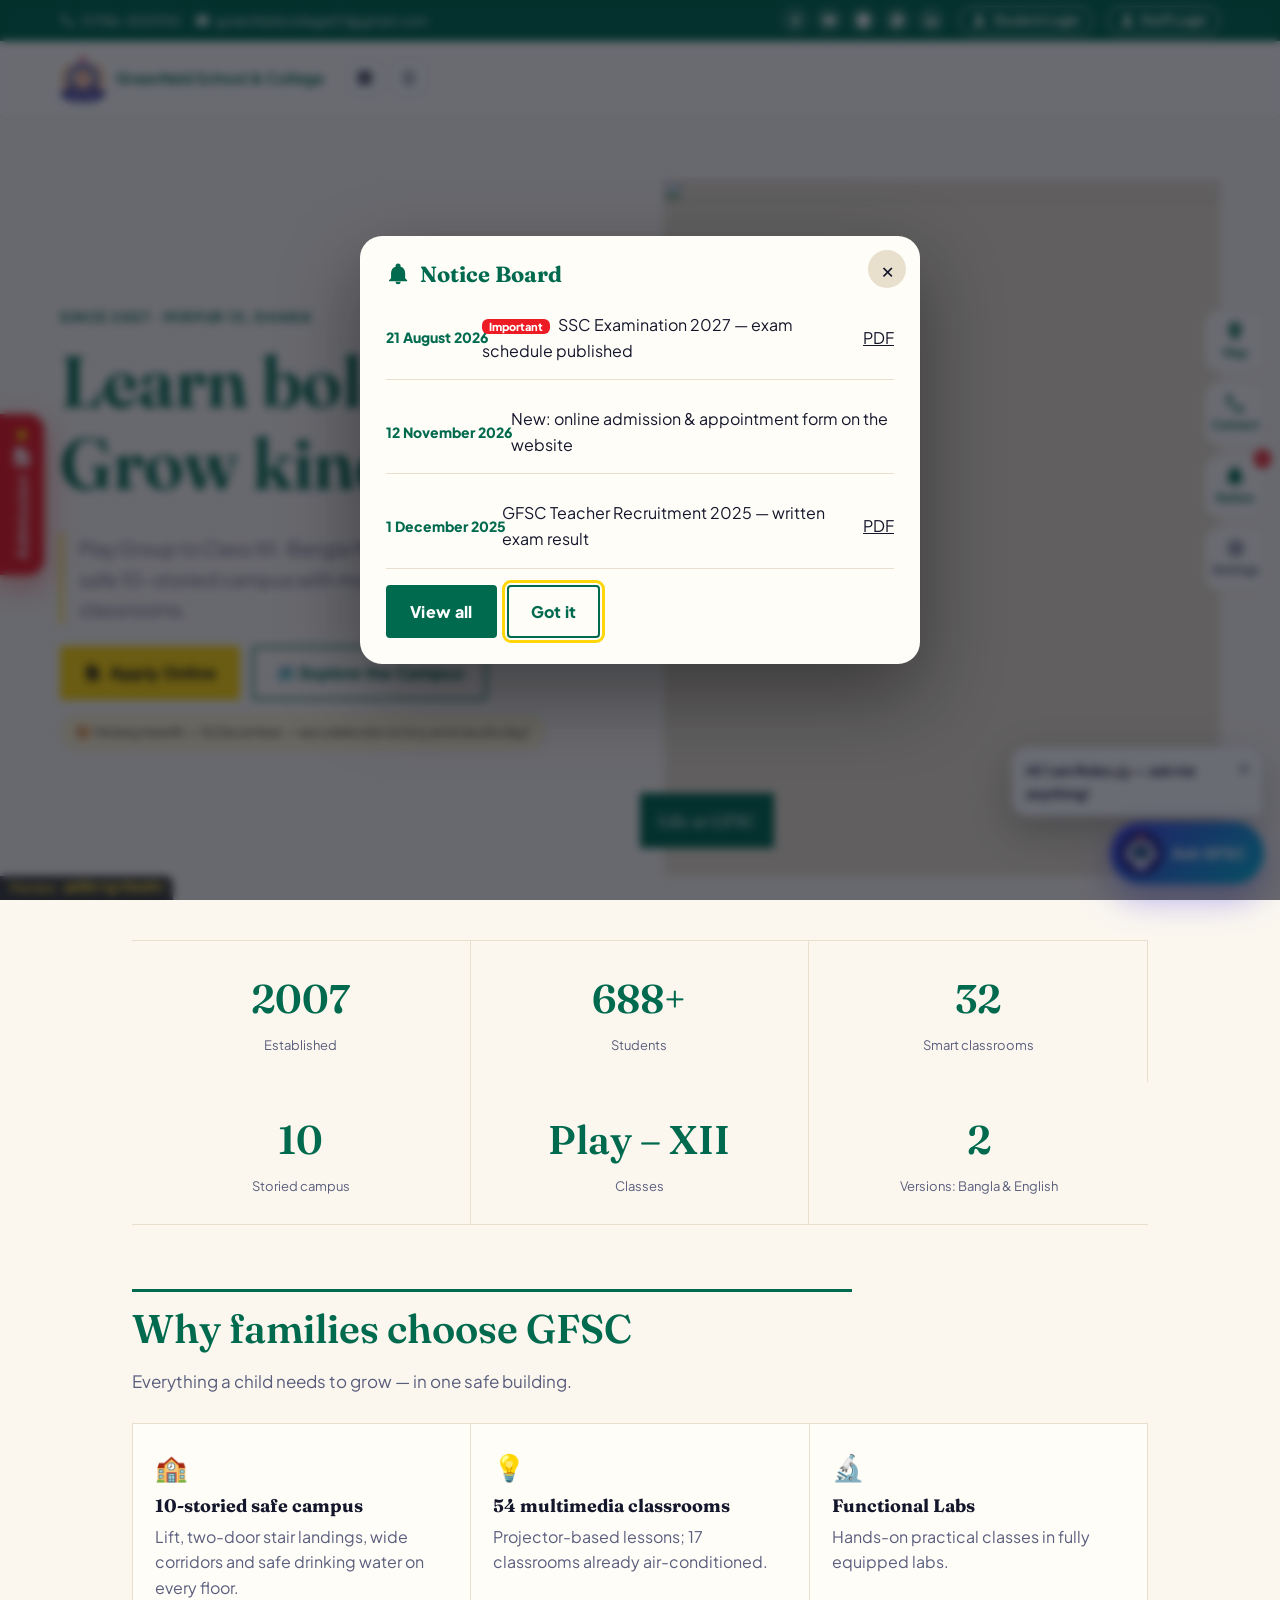
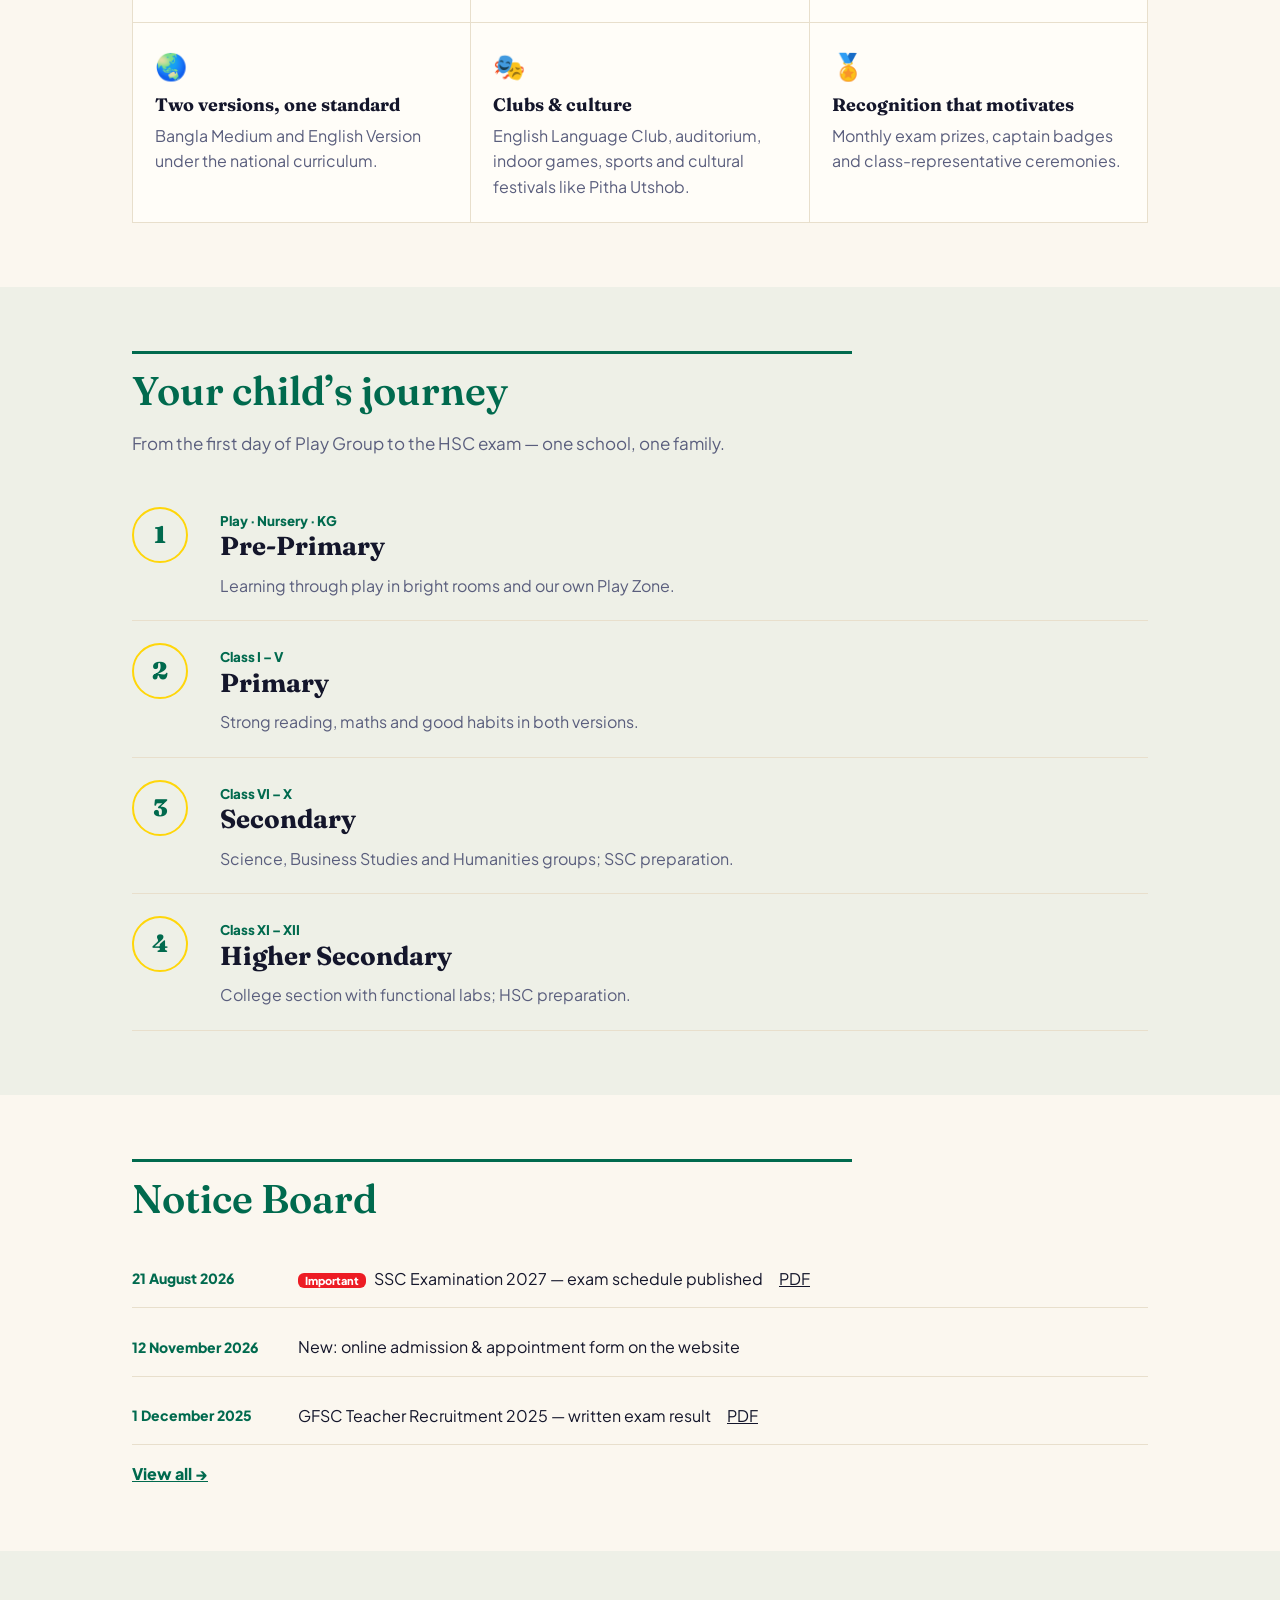
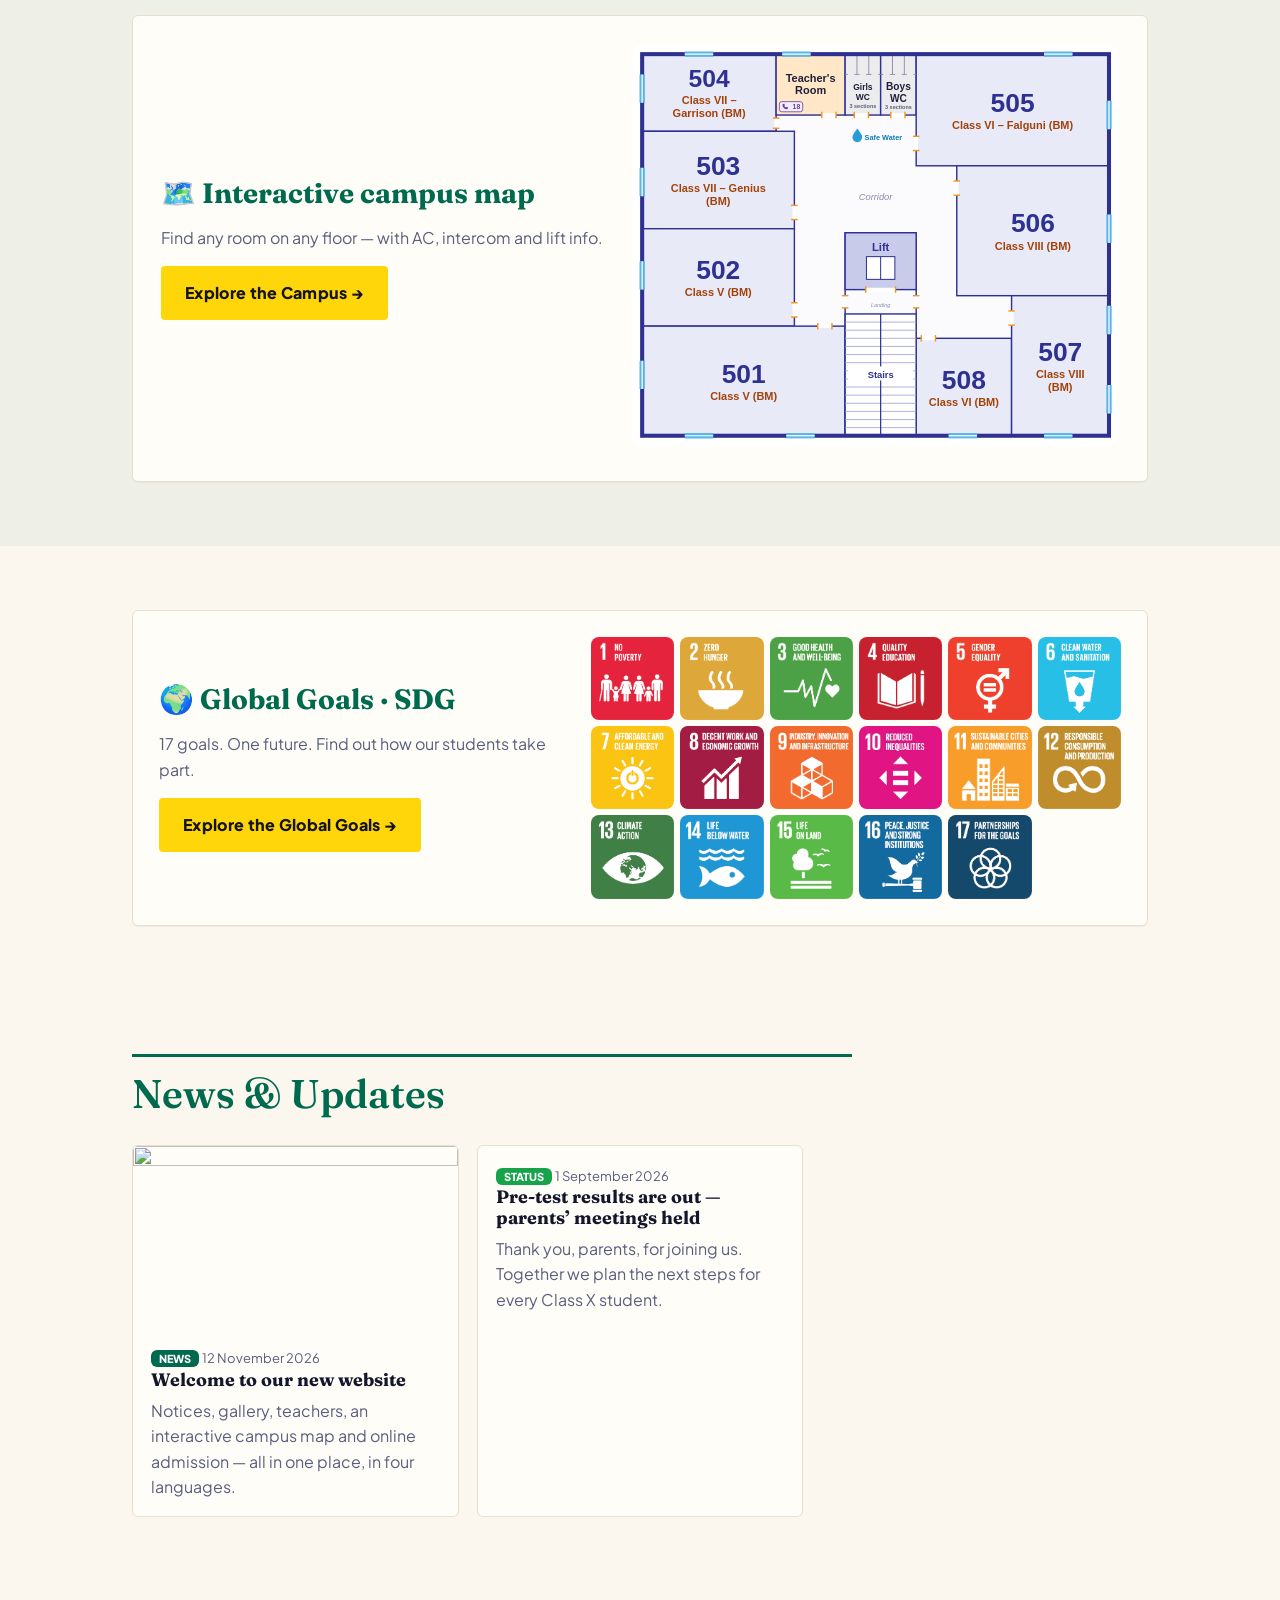
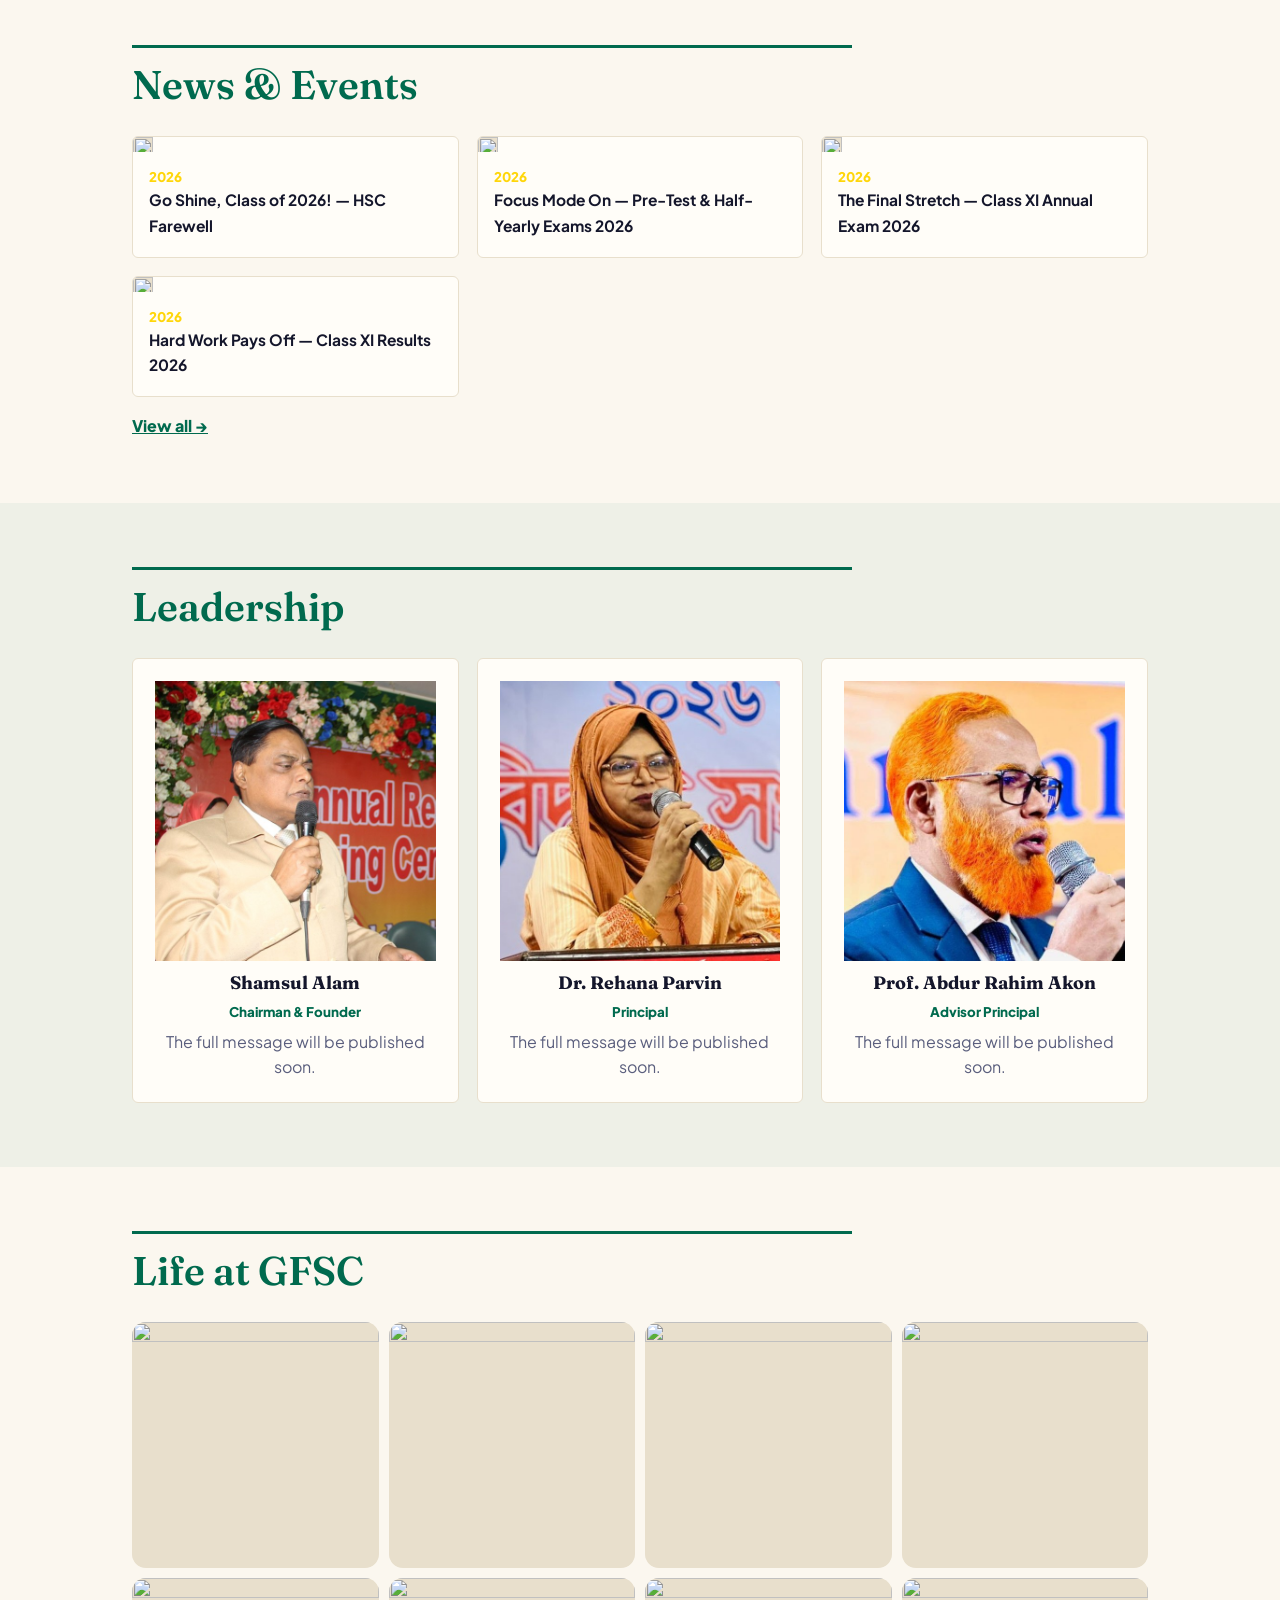
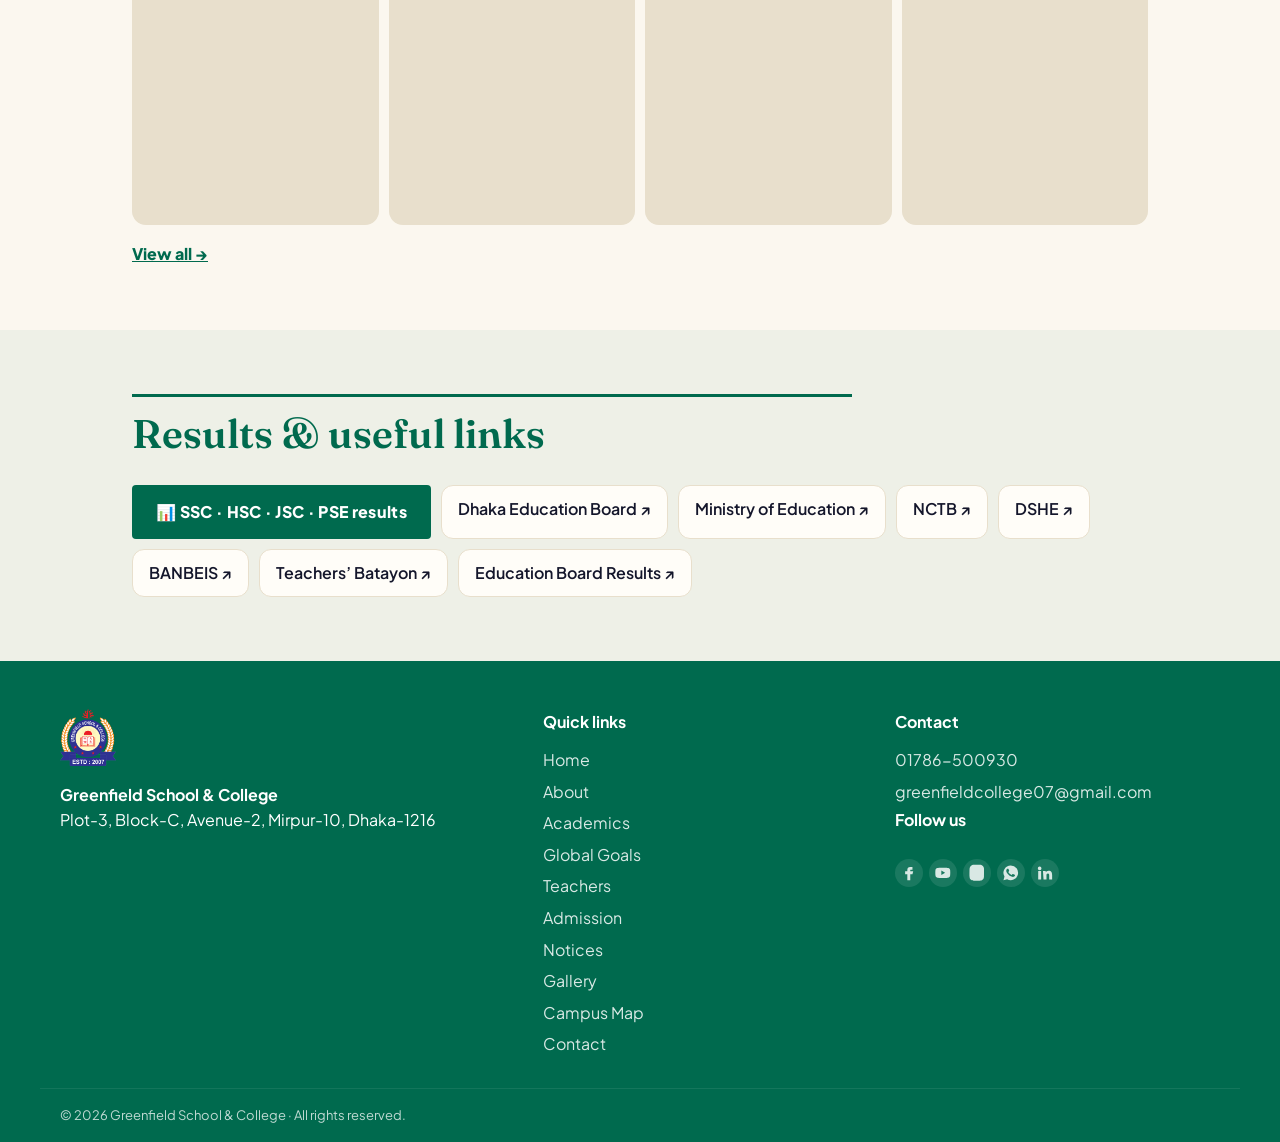
==== commit 4723f998: "Leader photos from slides, official SDG icons, theme banner on every page, About overlap fix, cleare" ====
--- a/v2-heritage/index.html
+++ b/v2-heritage/index.html
@@ -9,6 +9,7 @@
 <link rel="icon" href="../shared/gfsc_logo.png">
 <link rel="preconnect" href="https://fonts.googleapis.com"><link rel="preconnect" href="https://fonts.gstatic.com" crossorigin>
 <link href="https://fonts.googleapis.com/css2?family=Hind+Siliguri:wght@400;600;700&family=Cairo:wght@400;700;900&family=Plus+Jakarta+Sans:wght@400;600;800&family=Fraunces:opsz,wght@9..144,600;9..144,800&display=swap" rel="stylesheet">
+<link href="https://fonts.googleapis.com/css2?family=Noto+Sans+Bengali:wght@500;700;800&text=%E0%A7%A6%E0%A7%A7%E0%A7%A8%E0%A7%A9%E0%A7%AA%E0%A7%AB%E0%A7%AC%E0%A7%AD%E0%A7%AE%E0%A7%AF&display=swap" rel="stylesheet">
 <link rel="stylesheet" href="../shared/site.css">
 <link rel="stylesheet" href="style.css">
 </head>
--- a/shared/site.css
+++ b/shared/site.css
@@ -344,3 +344,112 @@
 }
 
 @media (max-width:760px){.nv-tools{scrollbar-width:none}.nv-tools::-webkit-scrollbar{display:none}.dock .badge{top:4px;inset-inline-end:8px}}
+
+/* ---------- relaxed navigation ---------- */
+.nv-in{padding:14px 20px;gap:22px}
+.menu{gap:4px}
+.menu a{padding:9px 13px;transition:background .2s,color .2s,transform .2s}
+.menu a:hover{transform:translateY(-1px);color:var(--p)}
+[data-mode=dark] .menu a:hover{color:var(--a)}
+.menu a::after{content:"";display:block;height:2px;background:var(--a);border-radius:2px;transform:scaleX(0);transition:transform .25s;margin-top:2px}
+.menu a:hover::after{transform:scaleX(1)}
+.menu a.on::after{display:none}
+
+/* ---------- settings panel ---------- */
+.m-settings .m-box{width:min(680px,100%)}
+.set-grp{margin:16px 0}
+.set-grp h4{display:flex;gap:8px;align-items:center;margin:0 0 8px;font-size:15px}
+.set-row{display:flex;flex-wrap:wrap;gap:8px}
+.set-b{display:flex;align-items:center;gap:8px;border:2px solid var(--field-line);background:var(--field-bg);color:var(--field-ink);border-radius:999px;padding:8px 16px;font-weight:700;cursor:pointer;transition:transform .15s,border-color .15s,box-shadow .15s}
+.set-b:hover{transform:translateY(-2px);border-color:var(--a);box-shadow:0 6px 16px rgba(0,0,0,.12)}
+.set-b.on{background:var(--p);color:var(--on-p);border-color:var(--p);box-shadow:0 0 0 3px color-mix(in srgb,var(--a) 45%,transparent)}
+.bgp span{width:22px;height:22px;border-radius:6px;border:1px solid var(--line);background:var(--bg)}
+.bg-soft span{background:linear-gradient(135deg,color-mix(in srgb,var(--p) 25%,#fff),color-mix(in srgb,var(--s) 25%,#fff))}
+.bg-dots span{background:radial-gradient(color-mix(in srgb,var(--p) 45%,transparent) 1.5px,#fff 1.6px) 0 0/7px 7px}
+.bg-grid span{background:linear-gradient(color-mix(in srgb,var(--p) 30%,transparent) 1px,transparent 1px) 0 0/7px 7px,linear-gradient(90deg,color-mix(in srgb,var(--p) 30%,transparent) 1px,#fff 1px) 0 0/7px 7px}
+.set-months{display:grid;grid-template-columns:repeat(auto-fill,minmax(140px,1fr));gap:8px}
+.set-m{display:flex;gap:8px;align-items:center;text-align:start;border:2px solid var(--field-line);background:var(--field-bg);color:var(--field-ink);border-radius:14px;padding:8px 10px;cursor:pointer;font-size:12.5px;transition:transform .15s,border-color .15s,box-shadow .15s}
+.set-m i{width:26px;height:26px;border-radius:8px;flex:none}
+.set-m:hover{transform:translateY(-2px);border-color:var(--a);box-shadow:0 6px 16px rgba(0,0,0,.12)}
+.set-m.on{border-color:var(--p);box-shadow:0 0 0 3px color-mix(in srgb,var(--a) 45%,transparent)}
+.dock .d-set{color:var(--muted)}
+
+/* ---------- page backgrounds ---------- */
+[data-bg=soft] body{background:linear-gradient(180deg,color-mix(in srgb,var(--p) 9%,var(--bg)),color-mix(in srgb,var(--s) 9%,var(--bg))) fixed}
+[data-bg=dots] body{background:radial-gradient(color-mix(in srgb,var(--p) 16%,transparent) 1.4px,transparent 1.5px) 0 0/22px 22px,var(--bg)}
+[data-bg=grid] body{background:linear-gradient(color-mix(in srgb,var(--p) 8%,transparent) 1px,transparent 1px) 0 0/28px 28px,linear-gradient(90deg,color-mix(in srgb,var(--p) 8%,transparent) 1px,transparent 1px) 0 0/28px 28px,var(--bg)}
+[data-bg=soft] .sec.alt,[data-bg=dots] .sec.alt,[data-bg=grid] .sec.alt{background:color-mix(in srgb,var(--surface) 55%,transparent)}
+
+/* ---------- chatbot option chips ---------- */
+.cb-row{display:flex;flex-wrap:wrap;gap:6px;margin-top:8px}
+.cb{border:1.5px solid var(--p);background:var(--surface);color:var(--ink);border-radius:999px;padding:5px 11px;font-size:12.5px;font-weight:700;cursor:pointer;transition:.15s}
+.cb:hover{background:var(--p);color:var(--on-p);transform:translateY(-1px)}
+
+/* ---------- hover effects everywhere (feedback for every clickable thing) ---------- */
+a,button,[role=button]{transition:transform .18s ease,box-shadow .18s ease,background-color .18s ease,color .18s ease,border-color .18s ease,filter .18s ease}
+.card,.stat,.fac,.journey li,.notices li,.person,.sdg,.days li,.career,.album,.post,.campus-teaser,.goals-teaser,.b{transition:transform .22s ease,box-shadow .22s ease,border-color .22s ease}
+.card:hover,.stat:hover,.fac:hover,.journey li:hover,.person:hover,.days li:hover,.post:hover,.album:hover{transform:translateY(-4px);box-shadow:0 16px 36px color-mix(in srgb,var(--p) 18%,rgba(0,0,0,.08));border-color:color-mix(in srgb,var(--a) 60%,var(--line))}
+.notices li:hover{transform:translateX(4px);border-inline-start-color:var(--p);box-shadow:var(--shadow)}
+[dir=rtl] .notices li:hover{transform:translateX(-4px)}
+.sdg:hover{transform:translateY(-5px) scale(1.02);box-shadow:0 18px 40px rgba(0,0,0,.22)}
+.campus-teaser:hover,.goals-teaser:hover{transform:translateY(-4px);box-shadow:0 20px 44px color-mix(in srgb,var(--p) 20%,rgba(0,0,0,.1))}
+.album:hover .cover img,.post:hover img{filter:brightness(1.06) saturate(1.1)}
+.gallery .ph:hover img{transform:scale(1.05);filter:brightness(1.08)}
+.gallery .ph{position:relative}
+.gallery .ph::after{content:"🔍";position:absolute;inset:auto 10px 10px auto;font-size:18px;background:rgba(0,0,0,.55);border-radius:999px;padding:4px 8px;opacity:0;transition:opacity .2s}
+.gallery .ph:hover::after{opacity:1}
+.links a:not(.btn):hover{background:var(--p);color:var(--on-p);border-color:var(--p);transform:translateY(-2px)}
+.btn-ghost:hover{background:color-mix(in srgb,currentColor 12%,transparent)}
+.btn:active,.set-b:active,.cb:active,.dock button:active{transform:scale(.97)}
+.soc a:hover{transform:translateY(-3px) scale(1.08);background:var(--a);color:var(--on-a)}
+.tb-l a:hover{opacity:1;text-decoration:underline}
+.brand:hover img{transform:rotate(-6deg) scale(1.05)}
+.brand img{transition:transform .3s}
+.iconb:hover{border-color:var(--a);background:color-mix(in srgb,var(--a) 15%,var(--field-bg));transform:translateY(-1px)}
+.dock button:hover{transform:translateX(-4px);box-shadow:0 10px 24px rgba(0,0,0,.18)}
+[dir=rtl] .dock button:hover{transform:translateX(4px)}
+.adm-float:hover{filter:brightness(1.1);padding-inline-start:16px}
+.chat-fab:hover{transform:translateY(-3px) scale(1.04)}
+.ch-q button:hover{background:var(--p);color:var(--on-p);border-color:var(--p)}
+.ch-f button:hover{filter:brightness(1.12)}
+.m-x:hover{background:var(--s);color:var(--on-s);transform:rotate(90deg)}
+.lb-x:hover{background:#fff;color:#000;transform:rotate(90deg)}
+.lb-thumbs button:hover{opacity:1;transform:translateY(-2px)}
+.pp-chips button:hover{border-color:var(--a);transform:translateY(-1px)}
+.seg span:hover{border-color:var(--a)}
+.more:hover{letter-spacing:.02em;text-decoration:underline}
+.ft a:hover{opacity:1;color:#fff;padding-inline-start:4px}
+.q-list button:hover{transform:translateX(3px)}
+.field input:hover,.field select:hover,.field textarea:hover,.pp-search:hover{border-color:color-mix(in srgb,var(--a) 70%,var(--field-line))}
+@media (hover:none){.card:hover,.person:hover,.sdg:hover{transform:none}}
+@media (max-width:760px){.dock button:hover{transform:none}}
+
+/* about page: number cards never slide over the mission / vision cards */
+.stats-plain .stats,.v-aurora .stats-plain .stats,.v-heritage .stats-plain .stats{margin:28px 0 0!important}
+.mvv .card{display:flex;flex-direction:column}
+/* official SDG icons */
+.sdgs{grid-template-columns:repeat(auto-fill,minmax(250px,1fr))}
+.sdg{flex-direction:row;align-items:flex-start;gap:14px;min-height:0;padding:12px;background:var(--surface);color:var(--ink);border:1px solid var(--line);border-inline-start:6px solid var(--c)}
+.sdg img{width:96px;height:96px;border-radius:10px;flex:none}
+.sdg h3{color:var(--ink);font-size:15.5px;margin:2px 0 6px}.sdg h3 b{color:var(--c);font-size:18px}
+[data-mode=dark] .sdg h3 b{filter:brightness(1.4)}
+.sdg p{color:var(--muted);font-size:13.5px;margin:0;opacity:1}.sdg em{color:var(--ink)}
+.sdgs.small{display:grid;grid-template-columns:repeat(6,1fr);gap:6px}
+.sdg-logo{width:100%;aspect-ratio:1;border-radius:8px;transition:transform .2s,box-shadow .2s}
+.sdg-logo:hover{transform:scale(1.08) rotate(-2deg);box-shadow:0 10px 24px rgba(0,0,0,.25);position:relative;z-index:2}
+img.sdg4-badge{width:200px;height:200px;border-radius:20px;display:block;background:none}
+/* theme banner on top of every page */
+.page-hero{min-height:0!important}
+.page-hero .hero-in{padding-top:54px;padding-bottom:54px;display:block!important}
+.page-hero h1{font-size:clamp(32px,4.6vw,58px)!important}
+.page-hero .lead{margin-bottom:16px}
+.page-hero + .sec{padding-top:44px}
+body.v-heritage .page-hero,body.v-bento .page-hero{background:linear-gradient(135deg,var(--p),color-mix(in srgb,var(--p) 72%,var(--s)));color:var(--on-p);padding:0}
+body.v-heritage .page-hero canvas.fx,body.v-bento .page-hero canvas.fx{opacity:1;display:block}
+body.v-heritage .page-hero h1,body.v-heritage .page-hero .kicker,body.v-bento .page-hero h1,body.v-bento .page-hero .kicker{color:var(--on-p)}
+body.v-heritage .page-hero .lead,body.v-bento .page-hero .lead{color:var(--on-p);border-color:var(--a);opacity:.95}
+body.v-heritage .page-hero .month-chip{color:var(--on-p);background:rgba(255,255,255,.14);border-color:rgba(255,255,255,.3)}
+body.v-bento .page-hero{margin:16px 20px 0;border-radius:var(--radius);overflow:hidden}
+@media (max-width:760px){.sdgs.small{grid-template-columns:repeat(4,1fr)}.sdg img{width:72px;height:72px}}
+
+.sh:has(h2:empty){display:none}
